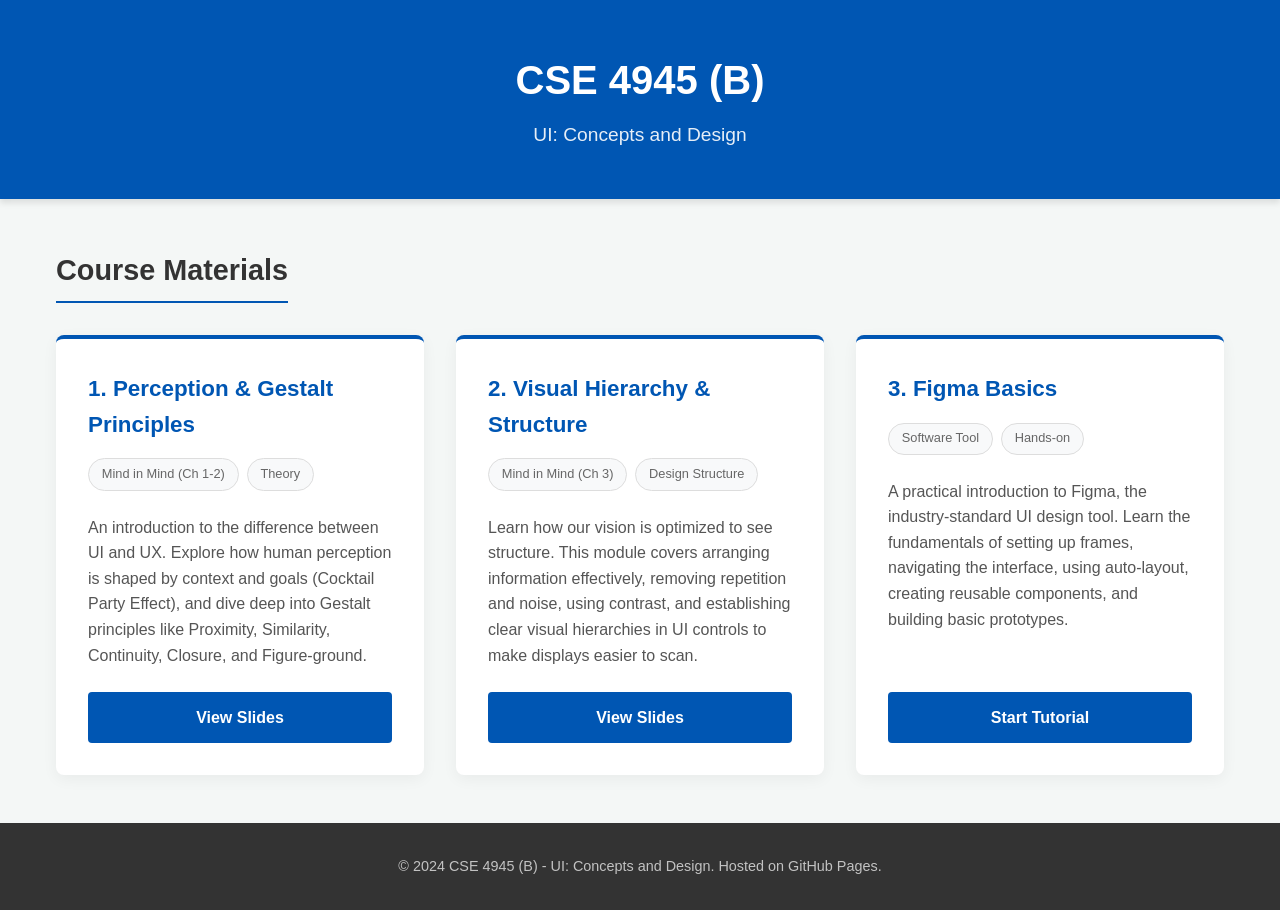
==== index.html @ 0b35d2a1 "Create index.html for course UI design This HTML file includes the structure and styling for a cours" ====
<!DOCTYPE html>
<html lang="en">
<head>
    <meta charset="UTF-8">
    <meta name="viewport" content="width=device-width, initial-scale=1.0">
    <title>CSE 4945 (B) : UI Concepts and Design</title>
    <style>
        :root {
            --primary-color: #0056b3;
            --secondary-color: #f8f9fa;
            --text-color: #333;
            --card-bg: #ffffff;
            --hover-color: #004494;
        }

        * {
            box-sizing: border-box;
            margin: 0;
            padding: 0;
        }

        body {
            font-family: -apple-system, BlinkMacSystemFont, "Segoe UI", Roboto, Helvetica, Arial, sans-serif;
            background-color: #f4f7f6;
            color: var(--text-color);
            line-height: 1.6;
        }

        header {
            background-color: var(--primary-color);
            color: white;
            padding: 3rem 1rem;
            text-align: center;
            box-shadow: 0 4px 6px rgba(0,0,0,0.1);
        }

        header h1 {
            font-size: 2.5rem;
            margin-bottom: 0.5rem;
        }

        header p {
            font-size: 1.2rem;
            opacity: 0.9;
        }

        .container {
            max-width: 1200px;
            margin: 0 auto;
            padding: 3rem 1rem;
        }

        .section-title {
            margin-bottom: 2rem;
            font-size: 1.8rem;
            color: var(--text-color);
            border-bottom: 2px solid var(--primary-color);
            display: inline-block;
            padding-bottom: 0.5rem;
        }

        .grid {
            display: grid;
            grid-template-columns: repeat(auto-fit, minmax(300px, 1fr));
            gap: 2rem;
        }

        .card {
            background-color: var(--card-bg);
            border-radius: 8px;
            padding: 2rem;
            box-shadow: 0 4px 15px rgba(0,0,0,0.05);
            transition: transform 0.3s ease, box-shadow 0.3s ease;
            display: flex;
            flex-direction: column;
            border-top: 4px solid var(--primary-color);
        }

        .card:hover {
            transform: translateY(-5px);
            box-shadow: 0 8px 20px rgba(0,0,0,0.1);
        }

        .card h2 {
            font-size: 1.4rem;
            margin-bottom: 1rem;
            color: var(--primary-color);
        }

        .card p {
            margin-bottom: 1.5rem;
            color: #555;
            flex-grow: 1;
        }

        .tag-list {
            list-style: none;
            display: flex;
            flex-wrap: wrap;
            gap: 0.5rem;
            margin-bottom: 1.5rem;
        }

        .tag-list li {
            background-color: var(--secondary-color);
            color: #666;
            font-size: 0.8rem;
            padding: 0.3rem 0.8rem;
            border-radius: 20px;
            border: 1px solid #ddd;
        }

        .btn {
            display: inline-block;
            text-decoration: none;
            background-color: var(--primary-color);
            color: white;
            padding: 0.8rem 1.5rem;
            border-radius: 4px;
            font-weight: 600;
            text-align: center;
            transition: background-color 0.3s ease;
        }

        .btn:hover {
            background-color: var(--hover-color);
        }

        footer {
            text-align: center;
            padding: 2rem;
            background-color: #333;
            color: #fff;
            margin-top: auto;
        }

        footer p {
            font-size: 0.9rem;
            opacity: 0.7;
        }
    </style>
</head>
<body>

    <header>
        <h1>CSE 4945 (B)</h1>
        <p>UI: Concepts and Design</p>
    </header>

    <div class="container">
        <h2 class="section-title">Course Materials</h2>
        
        <div class="grid">
            
            <!-- Module 1: Mind in Mind (Chapters 1 & 2) -->
            <div class="card">
                <h2>1. Perception & Gestalt Principles</h2>
                <ul class="tag-list">
                    <li>Mind in Mind (Ch 1-2)</li>
                    <li>Theory</li>
                </ul>
                <p>An introduction to the difference between UI and UX. Explore how human perception is shaped by context and goals (Cocktail Party Effect), and dive deep into Gestalt principles like Proximity, Similarity, Continuity, Closure, and Figure-ground.</p>
                <!-- REPLACE 'lecture1.pdf' with the actual path to your first PDF file -->
                <a href="lecture1.pdf" class="btn" target="_blank">View Slides</a>
            </div>

            <!-- Module 2: Mind in Mind (Chapter 3) -->
            <div class="card">
                <h2>2. Visual Hierarchy & Structure</h2>
                <ul class="tag-list">
                    <li>Mind in Mind (Ch 3)</li>
                    <li>Design Structure</li>
                </ul>
                <p>Learn how our vision is optimized to see structure. This module covers arranging information effectively, removing repetition and noise, using contrast, and establishing clear visual hierarchies in UI controls to make displays easier to scan.</p>
                <!-- REPLACE 'lecture2.pdf' with the actual path to your second PDF file -->
                <a href="lecture2.pdf" class="btn" target="_blank">View Slides</a>
            </div>

            <!-- Module 3: Figma Basics -->
            <div class="card">
                <h2>3. Figma Basics</h2>
                <ul class="tag-list">
                    <li>Software Tool</li>
                    <li>Hands-on</li>
                </ul>
                <p>A practical introduction to Figma, the industry-standard UI design tool. Learn the fundamentals of setting up frames, navigating the interface, using auto-layout, creating reusable components, and building basic prototypes.</p>
                <!-- REPLACE '#' with the actual link to your Figma resource or slide deck -->
                <a href="#" class="btn" target="_blank">Start Tutorial</a>
            </div>

        </div>
    </div>

    <footer>
        <p>&copy; 2024 CSE 4945 (B) - UI: Concepts and Design. Hosted on GitHub Pages.</p>
    </footer>

</body>
</html>
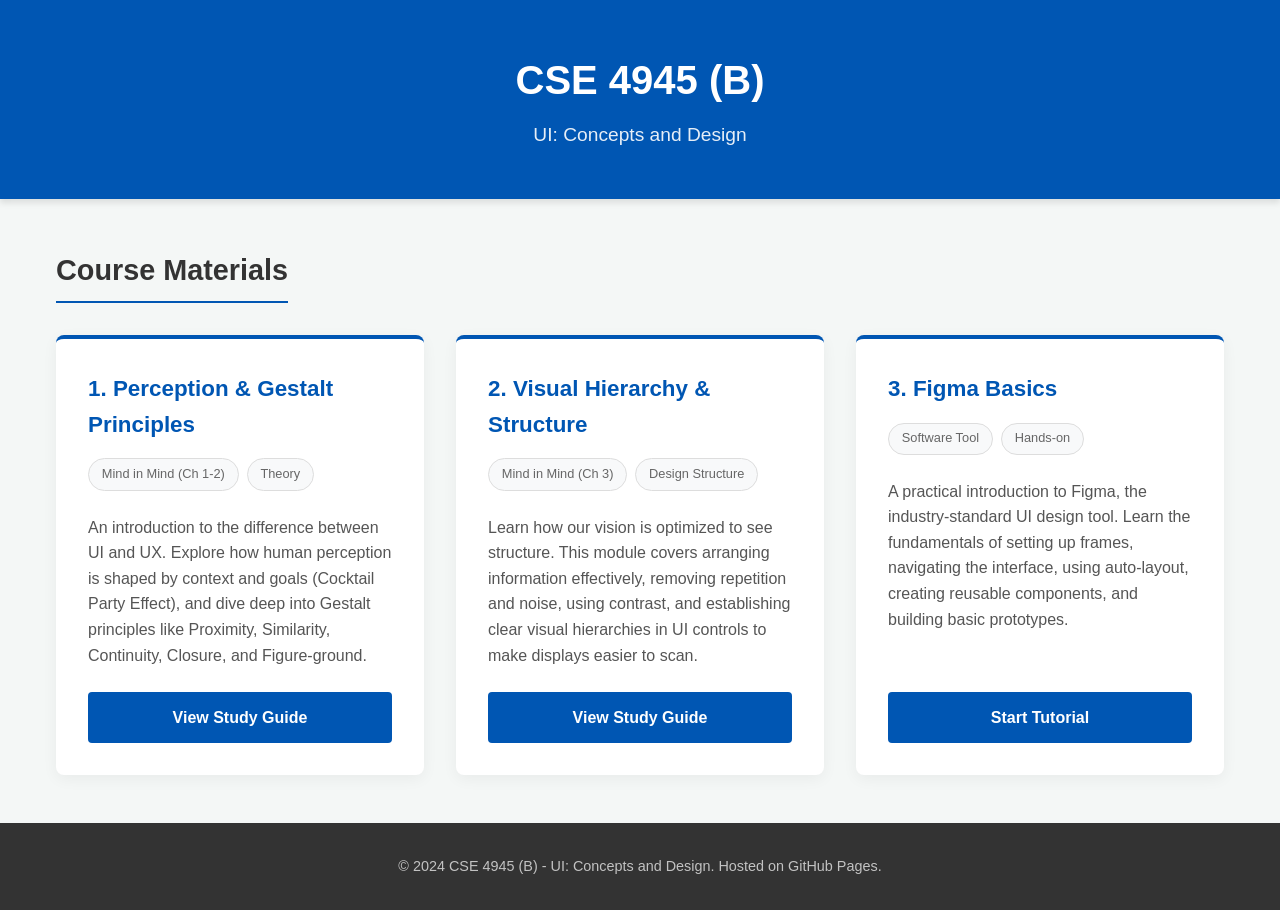
==== commit 6b0f4a42: "Replace PDF links with study guide links" ====
--- a/index.html
+++ b/index.html
@@ -161,7 +161,7 @@
                 </ul>
                 <p>An introduction to the difference between UI and UX. Explore how human perception is shaped by context and goals (Cocktail Party Effect), and dive deep into Gestalt principles like Proximity, Similarity, Continuity, Closure, and Figure-ground.</p>
                 <!-- REPLACE 'lecture1.pdf' with the actual path to your first PDF file -->
-                <a href="lecture1.pdf" class="btn" target="_blank">View Slides</a>
+                <a href="lecture1-guide.html" class="btn">View Study Guide</a>
             </div>
 
             <!-- Module 2: Mind in Mind (Chapter 3) -->
@@ -173,7 +173,7 @@
                 </ul>
                 <p>Learn how our vision is optimized to see structure. This module covers arranging information effectively, removing repetition and noise, using contrast, and establishing clear visual hierarchies in UI controls to make displays easier to scan.</p>
                 <!-- REPLACE 'lecture2.pdf' with the actual path to your second PDF file -->
-                <a href="lecture2.pdf" class="btn" target="_blank">View Slides</a>
+                <a href="lecture2-guide.html" class="btn">View Study Guide</a>
             </div>
 
             <!-- Module 3: Figma Basics -->
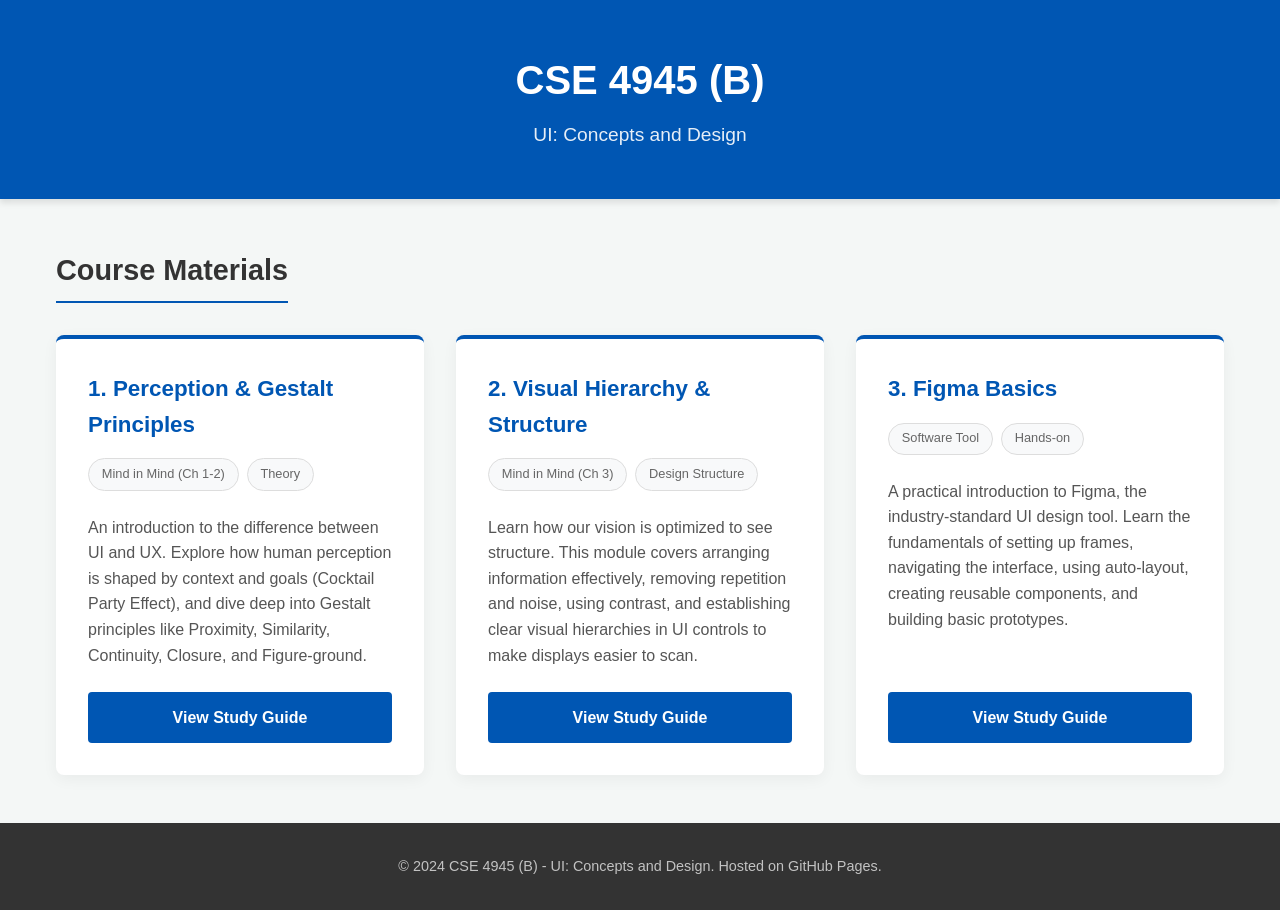
==== commit ea071e64: "Update link to Figma resource in index.html" ====
--- a/index.html
+++ b/index.html
@@ -185,7 +185,7 @@
                 </ul>
                 <p>A practical introduction to Figma, the industry-standard UI design tool. Learn the fundamentals of setting up frames, navigating the interface, using auto-layout, creating reusable components, and building basic prototypes.</p>
                 <!-- REPLACE '#' with the actual link to your Figma resource or slide deck -->
-                <a href="#" class="btn" target="_blank">Start Tutorial</a>
+                <a href="figma-guide.html" class="btn">View Study Guide</a>
             </div>
 
         </div>
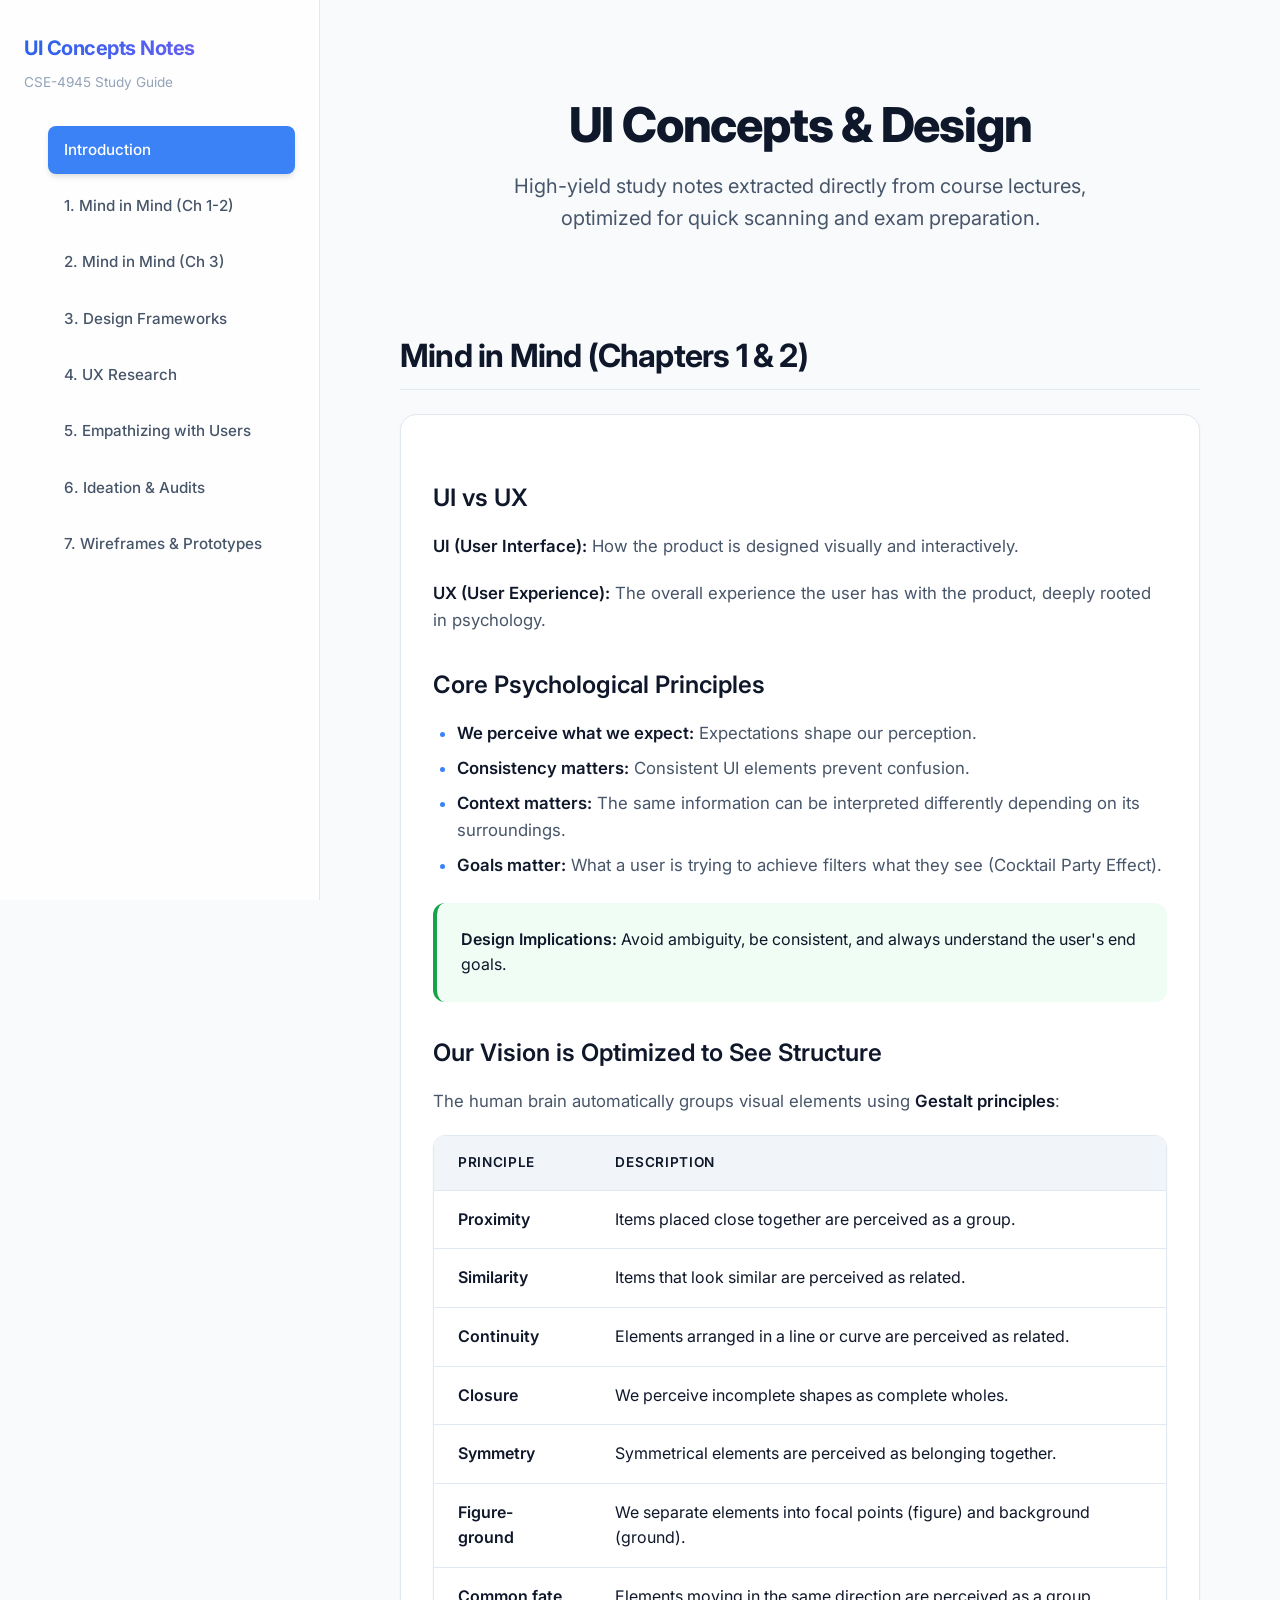
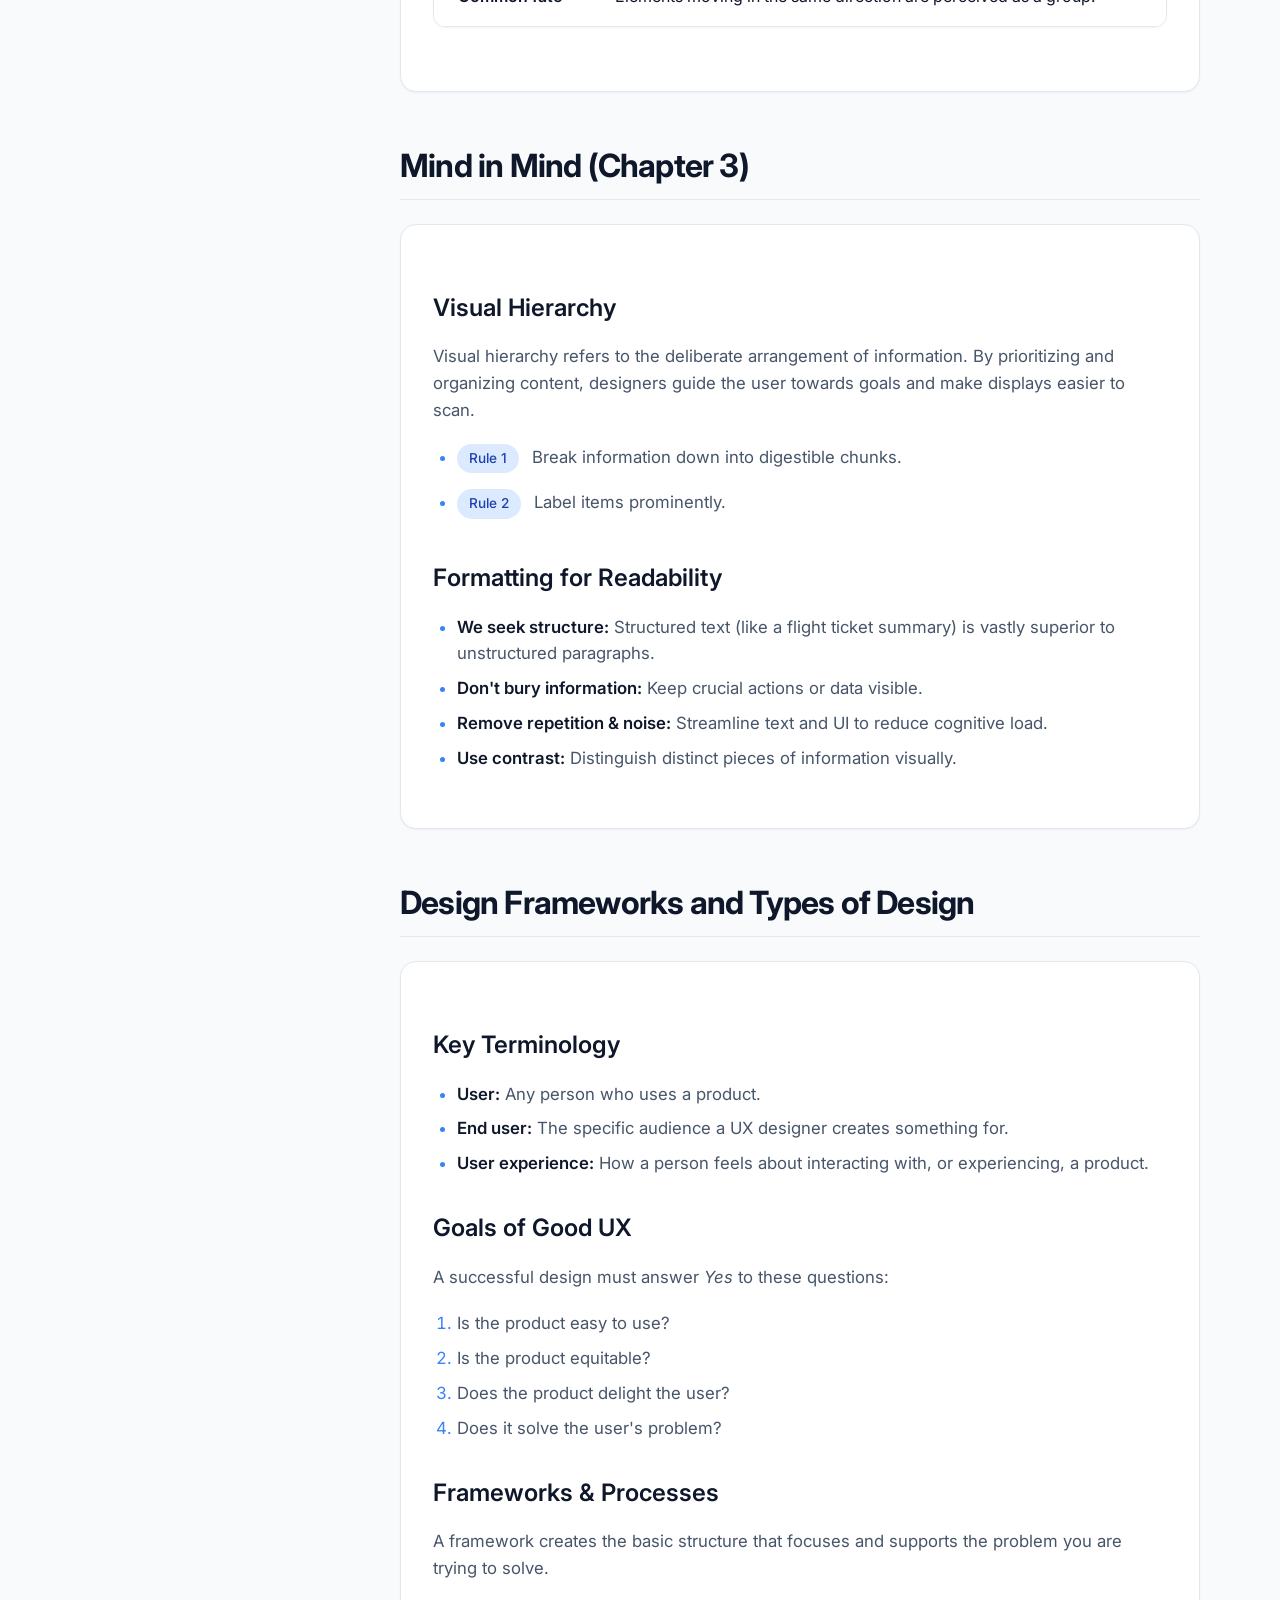
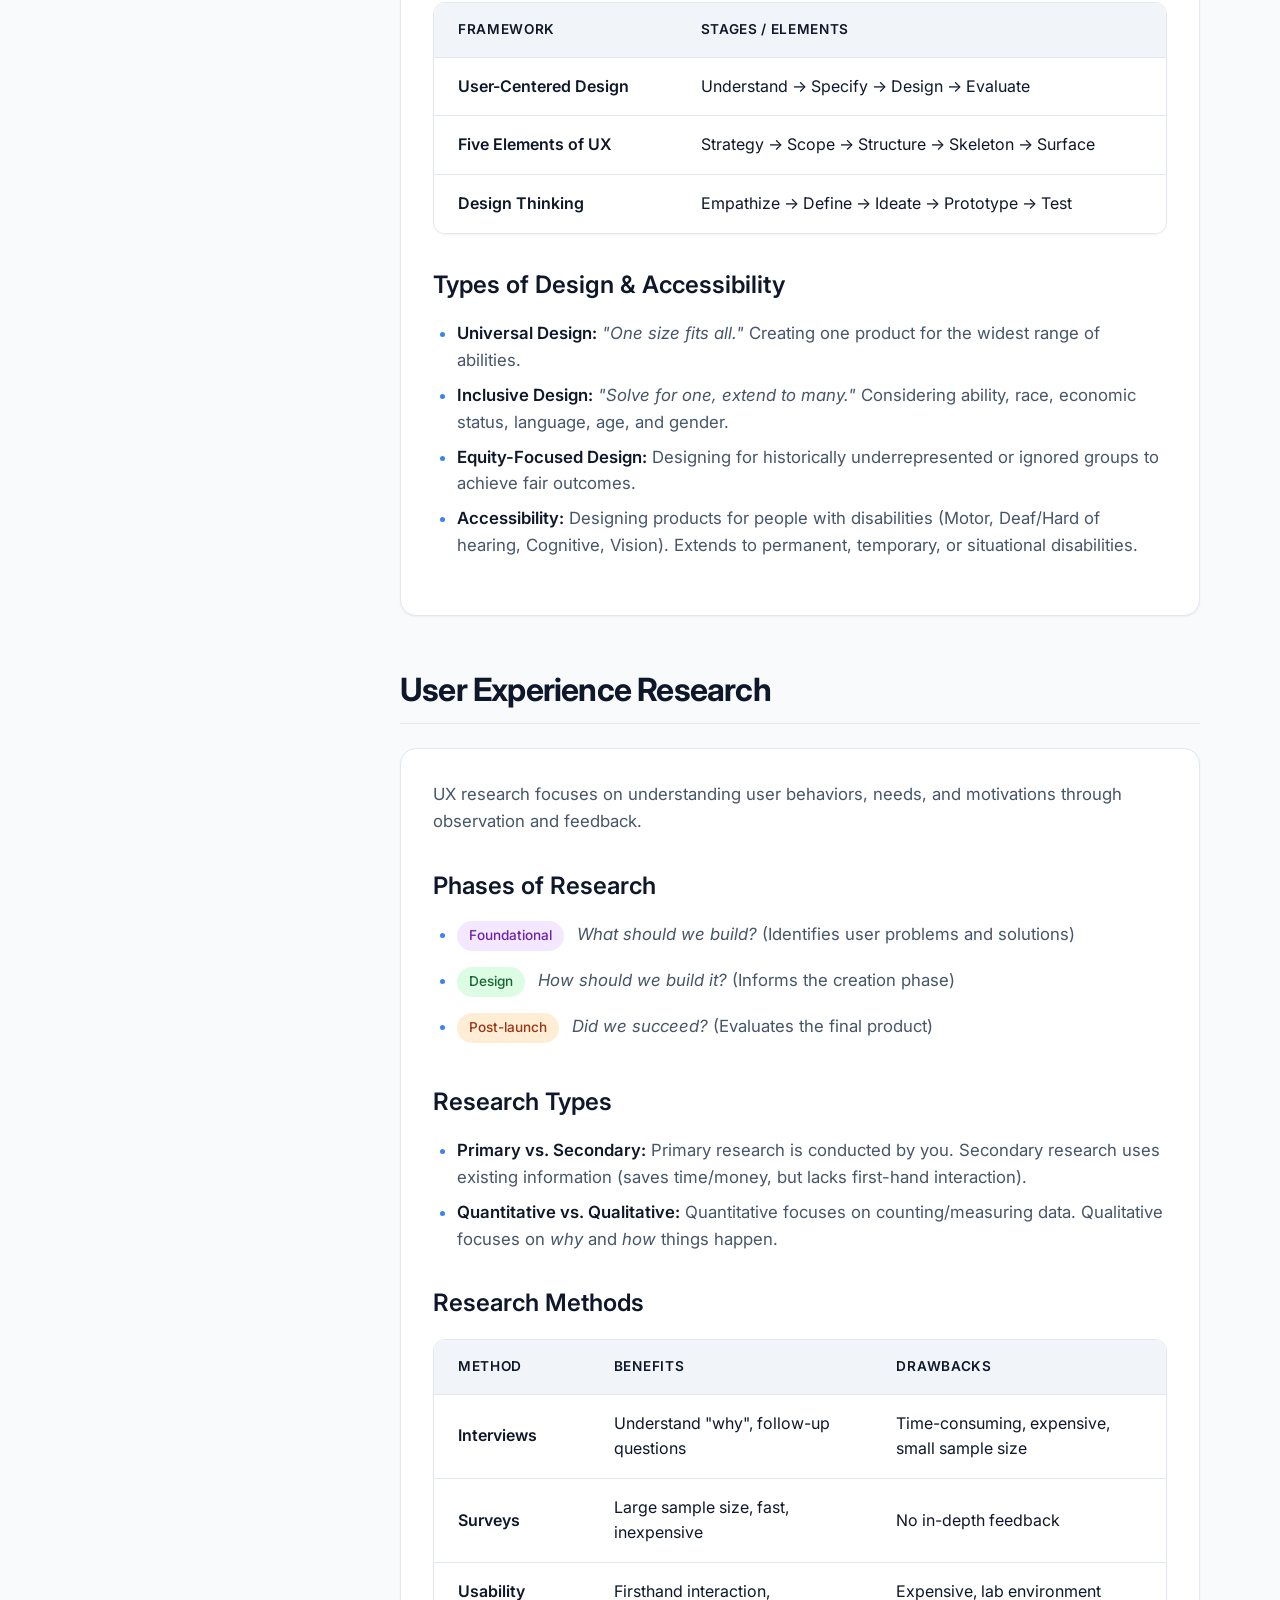
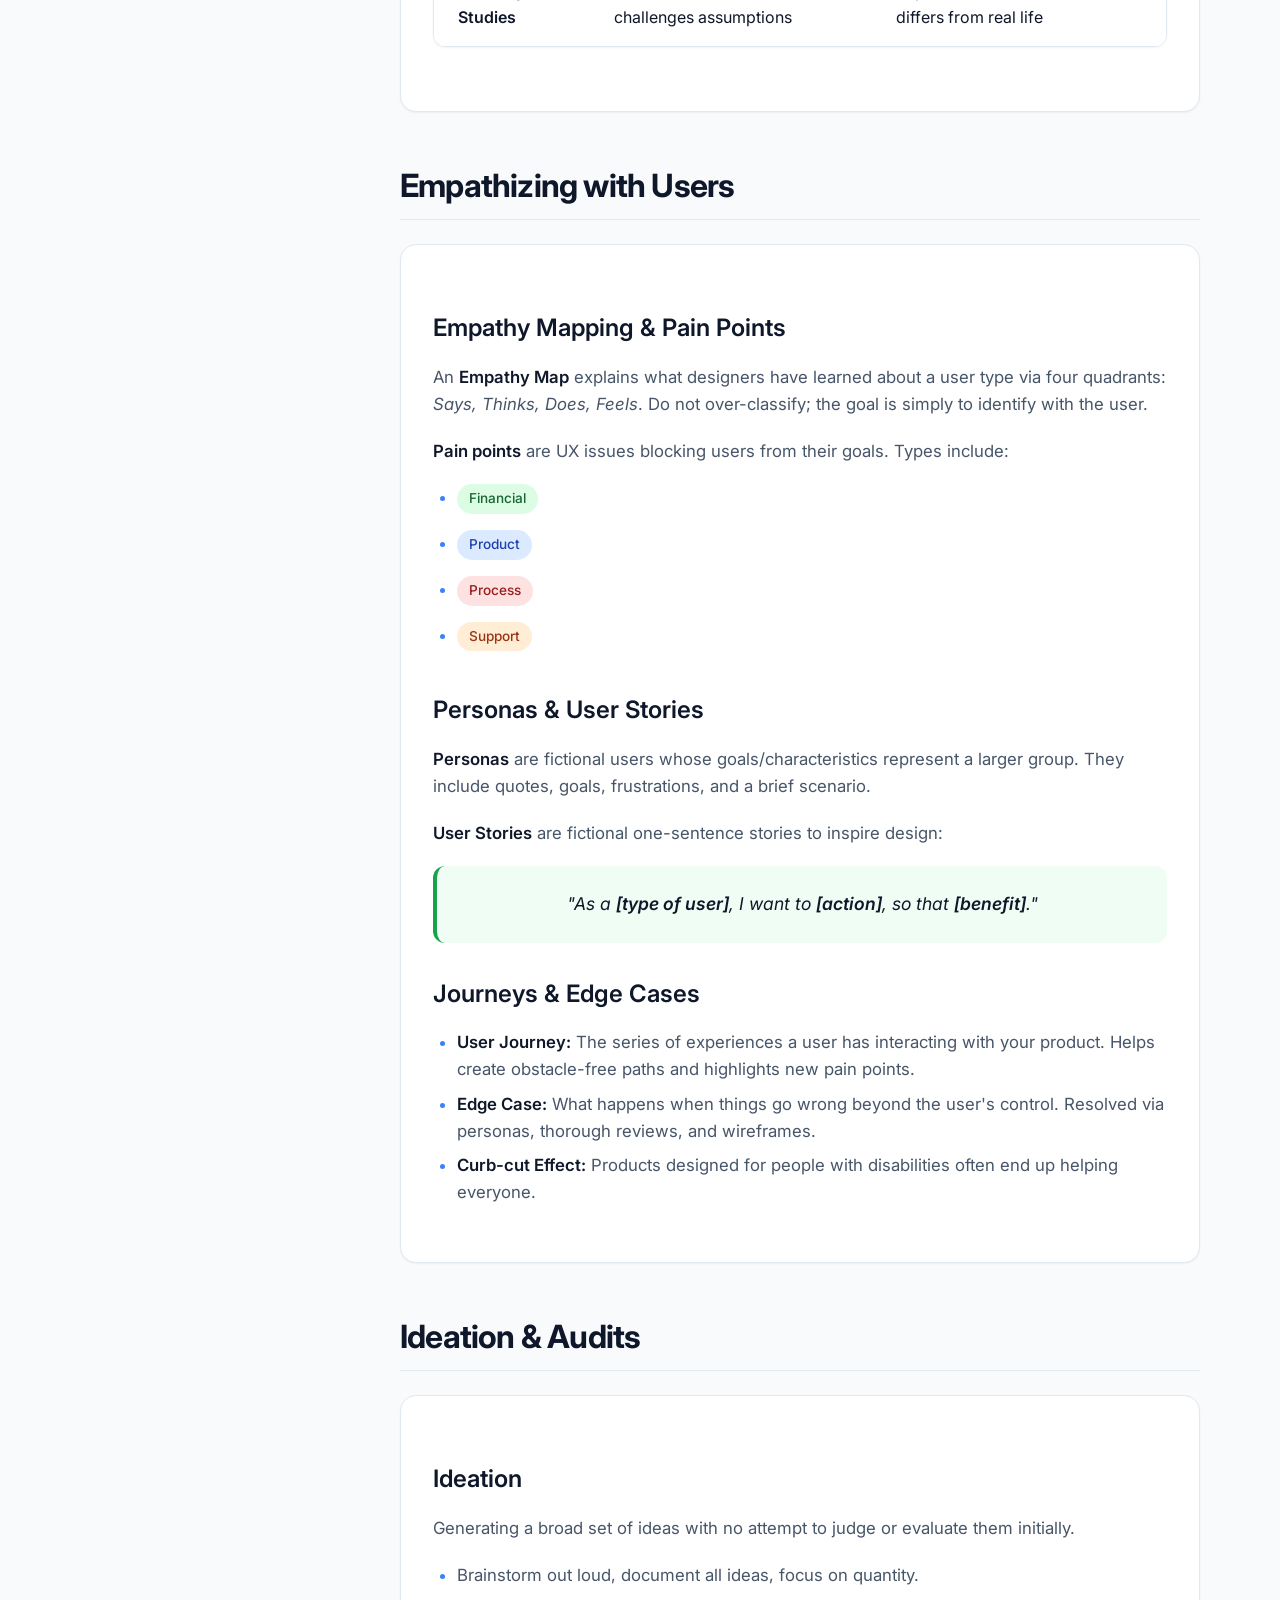
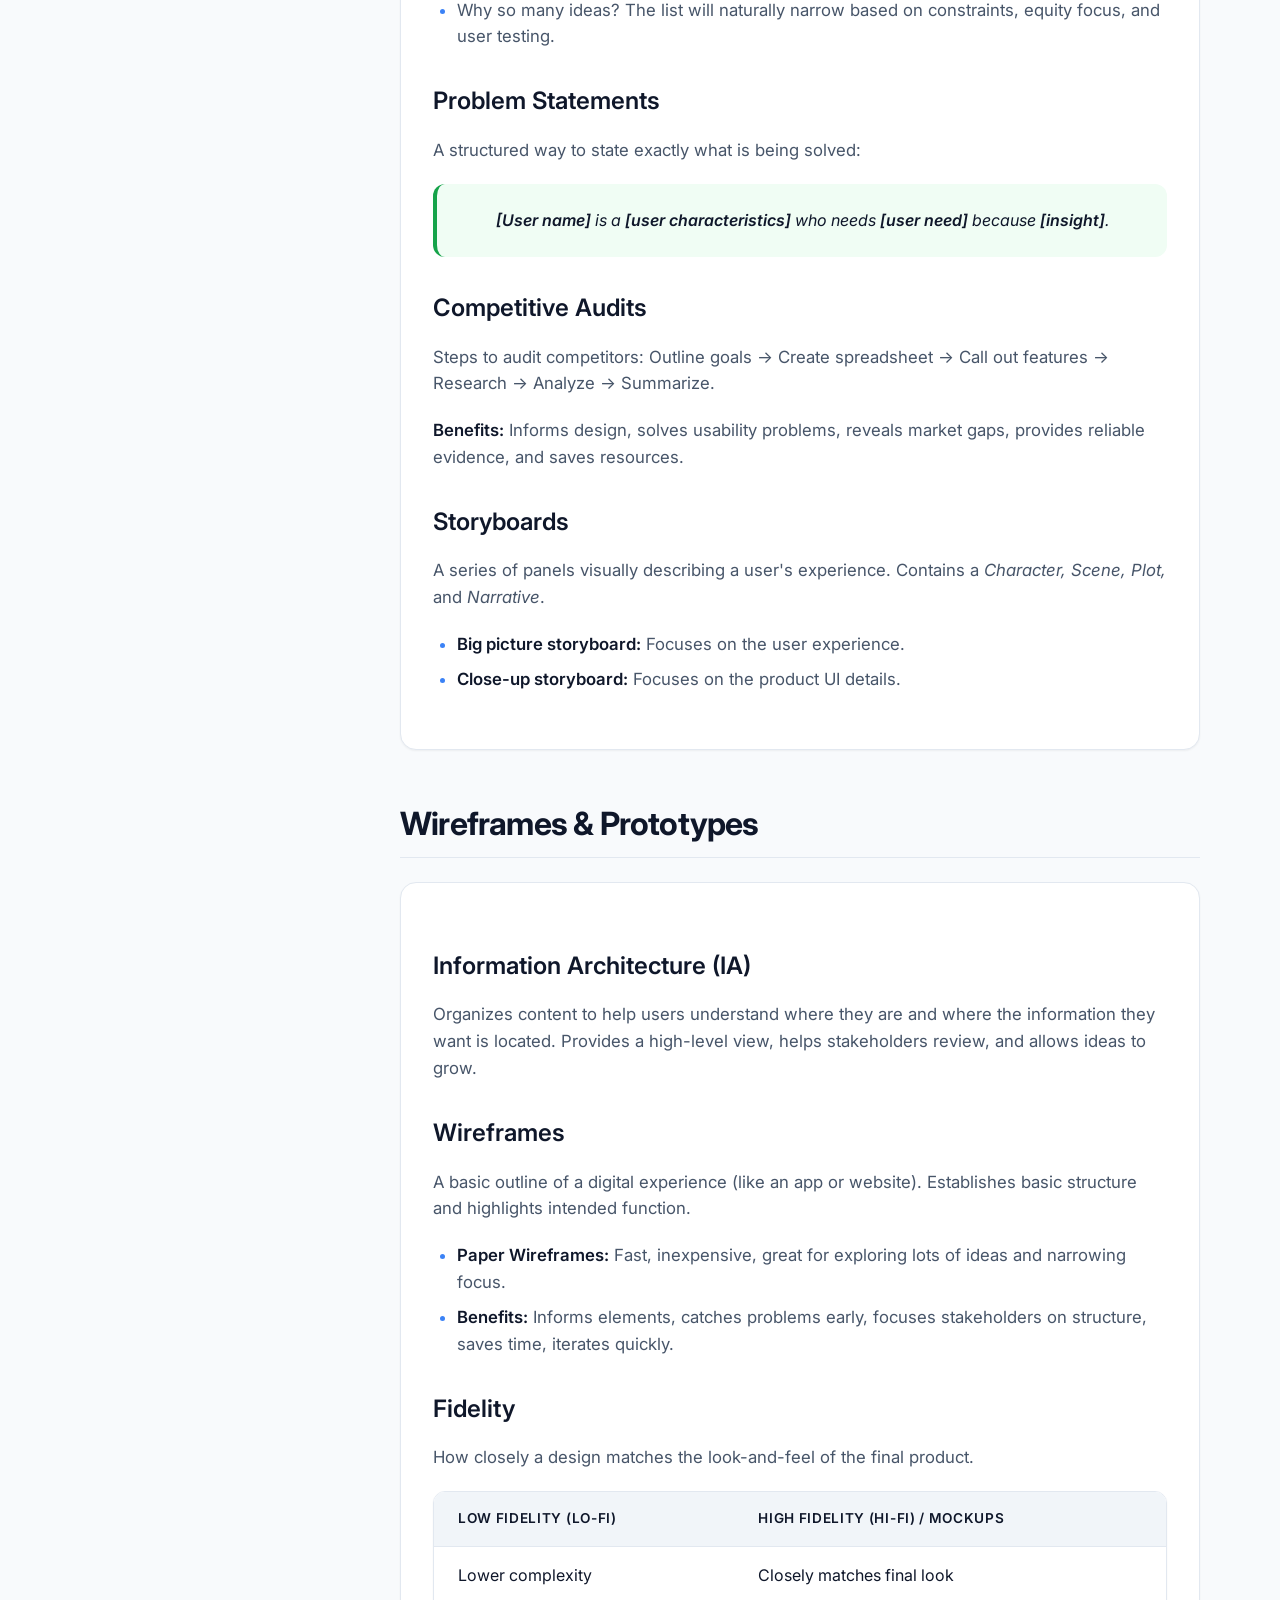
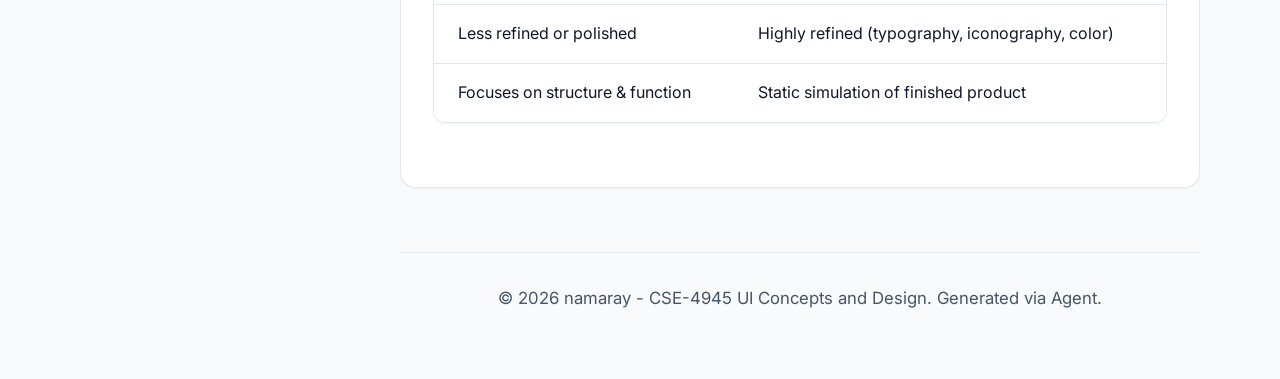
==== commit e0c456c4: "feat: design new static site and add study notes" ====
--- a/index.html
+++ b/index.html
@@ -3,197 +3,371 @@
 <head>
     <meta charset="UTF-8">
     <meta name="viewport" content="width=device-width, initial-scale=1.0">
-    <title>CSE 4945 (B) : UI Concepts and Design</title>
-    <style>
-        :root {
-            --primary-color: #0056b3;
-            --secondary-color: #f8f9fa;
-            --text-color: #333;
-            --card-bg: #ffffff;
-            --hover-color: #004494;
-        }
-
-        * {
-            box-sizing: border-box;
-            margin: 0;
-            padding: 0;
-        }
-
-        body {
-            font-family: -apple-system, BlinkMacSystemFont, "Segoe UI", Roboto, Helvetica, Arial, sans-serif;
-            background-color: #f4f7f6;
-            color: var(--text-color);
-            line-height: 1.6;
-        }
-
-        header {
-            background-color: var(--primary-color);
-            color: white;
-            padding: 3rem 1rem;
-            text-align: center;
-            box-shadow: 0 4px 6px rgba(0,0,0,0.1);
-        }
-
-        header h1 {
-            font-size: 2.5rem;
-            margin-bottom: 0.5rem;
-        }
-
-        header p {
-            font-size: 1.2rem;
-            opacity: 0.9;
-        }
-
-        .container {
-            max-width: 1200px;
-            margin: 0 auto;
-            padding: 3rem 1rem;
-        }
-
-        .section-title {
-            margin-bottom: 2rem;
-            font-size: 1.8rem;
-            color: var(--text-color);
-            border-bottom: 2px solid var(--primary-color);
-            display: inline-block;
-            padding-bottom: 0.5rem;
-        }
-
-        .grid {
-            display: grid;
-            grid-template-columns: repeat(auto-fit, minmax(300px, 1fr));
-            gap: 2rem;
-        }
-
-        .card {
-            background-color: var(--card-bg);
-            border-radius: 8px;
-            padding: 2rem;
-            box-shadow: 0 4px 15px rgba(0,0,0,0.05);
-            transition: transform 0.3s ease, box-shadow 0.3s ease;
-            display: flex;
-            flex-direction: column;
-            border-top: 4px solid var(--primary-color);
-        }
-
-        .card:hover {
-            transform: translateY(-5px);
-            box-shadow: 0 8px 20px rgba(0,0,0,0.1);
-        }
-
-        .card h2 {
-            font-size: 1.4rem;
-            margin-bottom: 1rem;
-            color: var(--primary-color);
-        }
-
-        .card p {
-            margin-bottom: 1.5rem;
-            color: #555;
-            flex-grow: 1;
-        }
-
-        .tag-list {
-            list-style: none;
-            display: flex;
-            flex-wrap: wrap;
-            gap: 0.5rem;
-            margin-bottom: 1.5rem;
-        }
-
-        .tag-list li {
-            background-color: var(--secondary-color);
-            color: #666;
-            font-size: 0.8rem;
-            padding: 0.3rem 0.8rem;
-            border-radius: 20px;
-            border: 1px solid #ddd;
-        }
-
-        .btn {
-            display: inline-block;
-            text-decoration: none;
-            background-color: var(--primary-color);
-            color: white;
-            padding: 0.8rem 1.5rem;
-            border-radius: 4px;
-            font-weight: 600;
-            text-align: center;
-            transition: background-color 0.3s ease;
-        }
-
-        .btn:hover {
-            background-color: var(--hover-color);
-        }
-
-        footer {
-            text-align: center;
-            padding: 2rem;
-            background-color: #333;
-            color: #fff;
-            margin-top: auto;
-        }
-
-        footer p {
-            font-size: 0.9rem;
-            opacity: 0.7;
-        }
-    </style>
+    <title>UI Concepts and Design - Study Notes</title>
+    <meta name="description" content="A comprehensive collection of study notes for CSE-4945 UI Concepts and Design.">
+    <link rel="stylesheet" href="styles.css">
 </head>
 <body>
-
-    <header>
-        <h1>CSE 4945 (B)</h1>
-        <p>UI: Concepts and Design</p>
-    </header>
-
-    <div class="container">
-        <h2 class="section-title">Course Materials</h2>
-        
-        <div class="grid">
-            
-            <!-- Module 1: Mind in Mind (Chapters 1 & 2) -->
-            <div class="card">
-                <h2>1. Perception & Gestalt Principles</h2>
-                <ul class="tag-list">
-                    <li>Mind in Mind (Ch 1-2)</li>
-                    <li>Theory</li>
+    <button class="mobile-toggle" id="mobile-toggle" aria-label="Toggle navigation">
+        <svg width="24" height="24" viewBox="0 0 24 24" fill="none" stroke="currentColor" stroke-width="2" stroke-linecap="round" stroke-linejoin="round">
+            <line x1="3" y1="12" x2="21" y2="12"></line>
+            <line x1="3" y1="6" x2="21" y2="6"></line>
+            <line x1="3" y1="18" x2="21" y2="18"></line>
+        </svg>
+    </button>
+
+    <div class="app-container">
+        <aside class="sidebar" id="sidebar">
+            <div class="sidebar-header">
+                <div class="sidebar-title">UI Concepts Notes</div>
+                <p style="font-size: 0.85rem; margin-top: 0.5rem; color: var(--text-tertiary);">CSE-4945 Study Guide</p>
+            </div>
+            <nav>
+                <ul class="nav-list">
+                    <li class="nav-item"><a href="#intro" class="nav-link">Introduction</a></li>
+                    <li class="nav-item"><a href="#ch1" class="nav-link">1. Mind in Mind (Ch 1-2)</a></li>
+                    <li class="nav-item"><a href="#ch2" class="nav-link">2. Mind in Mind (Ch 3)</a></li>
+                    <li class="nav-item"><a href="#ch3" class="nav-link">3. Design Frameworks</a></li>
+                    <li class="nav-item"><a href="#ch4" class="nav-link">4. UX Research</a></li>
+                    <li class="nav-item"><a href="#ch5" class="nav-link">5. Empathizing with Users</a></li>
+                    <li class="nav-item"><a href="#ch6" class="nav-link">6. Ideation & Audits</a></li>
+                    <li class="nav-item"><a href="#ch7" class="nav-link">7. Wireframes & Prototypes</a></li>
                 </ul>
-                <p>An introduction to the difference between UI and UX. Explore how human perception is shaped by context and goals (Cocktail Party Effect), and dive deep into Gestalt principles like Proximity, Similarity, Continuity, Closure, and Figure-ground.</p>
-                <!-- REPLACE 'lecture1.pdf' with the actual path to your first PDF file -->
-                <a href="lecture1-guide.html" class="btn">View Study Guide</a>
+            </nav>
+        </aside>
+
+        <main class="main-content">
+            <div class="content-wrapper">
+                <section class="hero" id="intro">
+                    <h1>UI Concepts & Design</h1>
+                    <p>High-yield study notes extracted directly from course lectures, optimized for quick scanning and exam preparation.</p>
+                </section>
+
+                <h2 id="ch1">Mind in Mind (Chapters 1 & 2)</h2>
+                <div class="card">
+                    <h3>UI vs UX</h3>
+                    <p><strong>UI (User Interface):</strong> How the product is designed visually and interactively.</p>
+                    <p><strong>UX (User Experience):</strong> The overall experience the user has with the product, deeply rooted in psychology.</p>
+                    
+                    <h3>Core Psychological Principles</h3>
+                    <ul>
+                        <li><strong>We perceive what we expect:</strong> Expectations shape our perception.</li>
+                        <li><strong>Consistency matters:</strong> Consistent UI elements prevent confusion.</li>
+                        <li><strong>Context matters:</strong> The same information can be interpreted differently depending on its surroundings.</li>
+                        <li><strong>Goals matter:</strong> What a user is trying to achieve filters what they see (Cocktail Party Effect).</li>
+                    </ul>
+                    
+                    <div class="callout">
+                        <strong>Design Implications:</strong> Avoid ambiguity, be consistent, and always understand the user's end goals.
+                    </div>
+
+                    <h3>Our Vision is Optimized to See Structure</h3>
+                    <p>The human brain automatically groups visual elements using <strong>Gestalt principles</strong>:</p>
+                    <div class="table-container">
+                        <table>
+                            <thead>
+                                <tr>
+                                    <th>Principle</th>
+                                    <th>Description</th>
+                                </tr>
+                            </thead>
+                            <tbody>
+                                <tr>
+                                    <td><strong>Proximity</strong></td>
+                                    <td>Items placed close together are perceived as a group.</td>
+                                </tr>
+                                <tr>
+                                    <td><strong>Similarity</strong></td>
+                                    <td>Items that look similar are perceived as related.</td>
+                                </tr>
+                                <tr>
+                                    <td><strong>Continuity</strong></td>
+                                    <td>Elements arranged in a line or curve are perceived as related.</td>
+                                </tr>
+                                <tr>
+                                    <td><strong>Closure</strong></td>
+                                    <td>We perceive incomplete shapes as complete wholes.</td>
+                                </tr>
+                                <tr>
+                                    <td><strong>Symmetry</strong></td>
+                                    <td>Symmetrical elements are perceived as belonging together.</td>
+                                </tr>
+                                <tr>
+                                    <td><strong>Figure-ground</strong></td>
+                                    <td>We separate elements into focal points (figure) and background (ground).</td>
+                                </tr>
+                                <tr>
+                                    <td><strong>Common fate</strong></td>
+                                    <td>Elements moving in the same direction are perceived as a group.</td>
+                                </tr>
+                            </tbody>
+                        </table>
+                    </div>
+                </div>
+
+                <h2 id="ch2">Mind in Mind (Chapter 3)</h2>
+                <div class="card">
+                    <h3>Visual Hierarchy</h3>
+                    <p>Visual hierarchy refers to the deliberate arrangement of information. By prioritizing and organizing content, designers guide the user towards goals and make displays easier to scan.</p>
+                    
+                    <ul>
+                        <li><span class="badge blue">Rule 1</span> Break information down into digestible chunks.</li>
+                        <li><span class="badge blue">Rule 2</span> Label items prominently.</li>
+                    </ul>
+
+                    <h3>Formatting for Readability</h3>
+                    <ul>
+                        <li><strong>We seek structure:</strong> Structured text (like a flight ticket summary) is vastly superior to unstructured paragraphs.</li>
+                        <li><strong>Don't bury information:</strong> Keep crucial actions or data visible.</li>
+                        <li><strong>Remove repetition & noise:</strong> Streamline text and UI to reduce cognitive load.</li>
+                        <li><strong>Use contrast:</strong> Distinguish distinct pieces of information visually.</li>
+                    </ul>
+                </div>
+
+                <h2 id="ch3">Design Frameworks and Types of Design</h2>
+                <div class="card">
+                    <h3>Key Terminology</h3>
+                    <ul>
+                        <li><strong>User:</strong> Any person who uses a product.</li>
+                        <li><strong>End user:</strong> The specific audience a UX designer creates something for.</li>
+                        <li><strong>User experience:</strong> How a person feels about interacting with, or experiencing, a product.</li>
+                    </ul>
+
+                    <h3>Goals of Good UX</h3>
+                    <p>A successful design must answer <em>Yes</em> to these questions:</p>
+                    <ol>
+                        <li>Is the product easy to use?</li>
+                        <li>Is the product equitable?</li>
+                        <li>Does the product delight the user?</li>
+                        <li>Does it solve the user's problem?</li>
+                    </ol>
+
+                    <h3>Frameworks & Processes</h3>
+                    <p>A framework creates the basic structure that focuses and supports the problem you are trying to solve.</p>
+                    
+                    <div class="table-container">
+                        <table>
+                            <thead>
+                                <tr>
+                                    <th>Framework</th>
+                                    <th>Stages / Elements</th>
+                                </tr>
+                            </thead>
+                            <tbody>
+                                <tr>
+                                    <td><strong>User-Centered Design</strong></td>
+                                    <td>Understand &rarr; Specify &rarr; Design &rarr; Evaluate</td>
+                                </tr>
+                                <tr>
+                                    <td><strong>Five Elements of UX</strong></td>
+                                    <td>Strategy &rarr; Scope &rarr; Structure &rarr; Skeleton &rarr; Surface</td>
+                                </tr>
+                                <tr>
+                                    <td><strong>Design Thinking</strong></td>
+                                    <td>Empathize &rarr; Define &rarr; Ideate &rarr; Prototype &rarr; Test</td>
+                                </tr>
+                            </tbody>
+                        </table>
+                    </div>
+
+                    <h3>Types of Design & Accessibility</h3>
+                    <ul>
+                        <li><strong>Universal Design:</strong> <em>"One size fits all."</em> Creating one product for the widest range of abilities.</li>
+                        <li><strong>Inclusive Design:</strong> <em>"Solve for one, extend to many."</em> Considering ability, race, economic status, language, age, and gender.</li>
+                        <li><strong>Equity-Focused Design:</strong> Designing for historically underrepresented or ignored groups to achieve fair outcomes.</li>
+                        <li><strong>Accessibility:</strong> Designing products for people with disabilities (Motor, Deaf/Hard of hearing, Cognitive, Vision). Extends to permanent, temporary, or situational disabilities.</li>
+                    </ul>
+                </div>
+
+                <h2 id="ch4">User Experience Research</h2>
+                <div class="card">
+                    <p>UX research focuses on understanding user behaviors, needs, and motivations through observation and feedback.</p>
+
+                    <h3>Phases of Research</h3>
+                    <ul>
+                        <li><span class="badge purple">Foundational</span> <em>What should we build?</em> (Identifies user problems and solutions)</li>
+                        <li><span class="badge green">Design</span> <em>How should we build it?</em> (Informs the creation phase)</li>
+                        <li><span class="badge orange">Post-launch</span> <em>Did we succeed?</em> (Evaluates the final product)</li>
+                    </ul>
+
+                    <h3>Research Types</h3>
+                    <ul>
+                        <li><strong>Primary vs. Secondary:</strong> Primary research is conducted by you. Secondary research uses existing information (saves time/money, but lacks first-hand interaction).</li>
+                        <li><strong>Quantitative vs. Qualitative:</strong> Quantitative focuses on counting/measuring data. Qualitative focuses on <em>why</em> and <em>how</em> things happen.</li>
+                    </ul>
+
+                    <h3>Research Methods</h3>
+                    <div class="table-container">
+                        <table>
+                            <thead>
+                                <tr>
+                                    <th>Method</th>
+                                    <th>Benefits</th>
+                                    <th>Drawbacks</th>
+                                </tr>
+                            </thead>
+                            <tbody>
+                                <tr>
+                                    <td><strong>Interviews</strong></td>
+                                    <td>Understand "why", follow-up questions</td>
+                                    <td>Time-consuming, expensive, small sample size</td>
+                                </tr>
+                                <tr>
+                                    <td><strong>Surveys</strong></td>
+                                    <td>Large sample size, fast, inexpensive</td>
+                                    <td>No in-depth feedback</td>
+                                </tr>
+                                <tr>
+                                    <td><strong>Usability Studies</strong></td>
+                                    <td>Firsthand interaction, challenges assumptions</td>
+                                    <td>Expensive, lab environment differs from real life</td>
+                                </tr>
+                            </tbody>
+                        </table>
+                    </div>
+                </div>
+
+                <h2 id="ch5">Empathizing with Users</h2>
+                <div class="card">
+                    <h3>Empathy Mapping & Pain Points</h3>
+                    <p>An <strong>Empathy Map</strong> explains what designers have learned about a user type via four quadrants: <em>Says, Thinks, Does, Feels</em>. Do not over-classify; the goal is simply to identify with the user.</p>
+                    <p><strong>Pain points</strong> are UX issues blocking users from their goals. Types include:</p>
+                    <ul>
+                        <li><span class="badge green">Financial</span></li>
+                        <li><span class="badge blue">Product</span></li>
+                        <li><span class="badge red">Process</span></li>
+                        <li><span class="badge orange">Support</span></li>
+                    </ul>
+
+                    <h3>Personas & User Stories</h3>
+                    <p><strong>Personas</strong> are fictional users whose goals/characteristics represent a larger group. They include quotes, goals, frustrations, and a brief scenario.</p>
+                    <p><strong>User Stories</strong> are fictional one-sentence stories to inspire design:</p>
+                    <div class="callout" style="text-align: center; font-size: 1.1rem;">
+                        <em>"As a <strong>[type of user]</strong>, I want to <strong>[action]</strong>, so that <strong>[benefit]</strong>."</em>
+                    </div>
+
+                    <h3>Journeys & Edge Cases</h3>
+                    <ul>
+                        <li><strong>User Journey:</strong> The series of experiences a user has interacting with your product. Helps create obstacle-free paths and highlights new pain points.</li>
+                        <li><strong>Edge Case:</strong> What happens when things go wrong beyond the user's control. Resolved via personas, thorough reviews, and wireframes.</li>
+                        <li><strong>Curb-cut Effect:</strong> Products designed for people with disabilities often end up helping everyone.</li>
+                    </ul>
+                </div>
+
+                <h2 id="ch6">Ideation & Audits</h2>
+                <div class="card">
+                    <h3>Ideation</h3>
+                    <p>Generating a broad set of ideas with no attempt to judge or evaluate them initially.</p>
+                    <ul>
+                        <li>Brainstorm out loud, document all ideas, focus on quantity.</li>
+                        <li>Why so many ideas? The list will naturally narrow based on constraints, equity focus, and user testing.</li>
+                    </ul>
+
+                    <h3>Problem Statements</h3>
+                    <p>A structured way to state exactly what is being solved:</p>
+                    <div class="callout" style="text-align: center;">
+                        <em><strong>[User name]</strong> is a <strong>[user characteristics]</strong> who needs <strong>[user need]</strong> because <strong>[insight]</strong>.</em>
+                    </div>
+
+                    <h3>Competitive Audits</h3>
+                    <p>Steps to audit competitors: Outline goals &rarr; Create spreadsheet &rarr; Call out features &rarr; Research &rarr; Analyze &rarr; Summarize.</p>
+                    <p><strong>Benefits:</strong> Informs design, solves usability problems, reveals market gaps, provides reliable evidence, and saves resources.</p>
+
+                    <h3>Storyboards</h3>
+                    <p>A series of panels visually describing a user's experience. Contains a <em>Character, Scene, Plot,</em> and <em>Narrative</em>.</p>
+                    <ul>
+                        <li><strong>Big picture storyboard:</strong> Focuses on the user experience.</li>
+                        <li><strong>Close-up storyboard:</strong> Focuses on the product UI details.</li>
+                    </ul>
+                </div>
+
+                <h2 id="ch7">Wireframes & Prototypes</h2>
+                <div class="card">
+                    <h3>Information Architecture (IA)</h3>
+                    <p>Organizes content to help users understand where they are and where the information they want is located. Provides a high-level view, helps stakeholders review, and allows ideas to grow.</p>
+
+                    <h3>Wireframes</h3>
+                    <p>A basic outline of a digital experience (like an app or website). Establishes basic structure and highlights intended function.</p>
+                    <ul>
+                        <li><strong>Paper Wireframes:</strong> Fast, inexpensive, great for exploring lots of ideas and narrowing focus.</li>
+                        <li><strong>Benefits:</strong> Informs elements, catches problems early, focuses stakeholders on structure, saves time, iterates quickly.</li>
+                    </ul>
+
+                    <h3>Fidelity</h3>
+                    <p>How closely a design matches the look-and-feel of the final product.</p>
+                    <div class="table-container">
+                        <table>
+                            <thead>
+                                <tr>
+                                    <th>Low Fidelity (Lo-Fi)</th>
+                                    <th>High Fidelity (Hi-Fi) / Mockups</th>
+                                </tr>
+                            </thead>
+                            <tbody>
+                                <tr>
+                                    <td>Lower complexity</td>
+                                    <td>Closely matches final look</td>
+                                </tr>
+                                <tr>
+                                    <td>Less refined or polished</td>
+                                    <td>Highly refined (typography, iconography, color)</td>
+                                </tr>
+                                <tr>
+                                    <td>Focuses on structure & function</td>
+                                    <td>Static simulation of finished product</td>
+                                </tr>
+                            </tbody>
+                        </table>
+                    </div>
+                </div>
+
+                <footer>
+                    <p>&copy; 2026 namaray - CSE-4945 UI Concepts and Design. Generated via Agent.</p>
+                </footer>
             </div>
-
-            <!-- Module 2: Mind in Mind (Chapter 3) -->
-            <div class="card">
-                <h2>2. Visual Hierarchy & Structure</h2>
-                <ul class="tag-list">
-                    <li>Mind in Mind (Ch 3)</li>
-                    <li>Design Structure</li>
-                </ul>
-                <p>Learn how our vision is optimized to see structure. This module covers arranging information effectively, removing repetition and noise, using contrast, and establishing clear visual hierarchies in UI controls to make displays easier to scan.</p>
-                <!-- REPLACE 'lecture2.pdf' with the actual path to your second PDF file -->
-                <a href="lecture2-guide.html" class="btn">View Study Guide</a>
-            </div>
-
-            <!-- Module 3: Figma Basics -->
-            <div class="card">
-                <h2>3. Figma Basics</h2>
-                <ul class="tag-list">
-                    <li>Software Tool</li>
-                    <li>Hands-on</li>
-                </ul>
-                <p>A practical introduction to Figma, the industry-standard UI design tool. Learn the fundamentals of setting up frames, navigating the interface, using auto-layout, creating reusable components, and building basic prototypes.</p>
-                <!-- REPLACE '#' with the actual link to your Figma resource or slide deck -->
-                <a href="figma-guide.html" class="btn">View Study Guide</a>
-            </div>
-
-        </div>
+        </main>
     </div>
 
-    <footer>
-        <p>&copy; 2024 CSE 4945 (B) - UI: Concepts and Design. Hosted on GitHub Pages.</p>
-    </footer>
-
+    <script>
+        // Simple script to handle mobile sidebar toggle and active states
+        document.addEventListener('DOMContentLoaded', () => {
+            const toggle = document.getElementById('mobile-toggle');
+            const sidebar = document.getElementById('sidebar');
+            const links = document.querySelectorAll('.nav-link');
+            const sections = document.querySelectorAll('h2, .hero');
+
+            // Toggle sidebar
+            toggle.addEventListener('click', () => {
+                sidebar.classList.toggle('open');
+            });
+
+            // Close sidebar when clicking a link (mobile)
+            links.forEach(link => {
+                link.addEventListener('click', () => {
+                    if (window.innerWidth <= 768) {
+                        sidebar.classList.remove('open');
+                    }
+                });
+            });
+
+            // Scrollspy logic
+            window.addEventListener('scroll', () => {
+                let current = '';
+                sections.forEach(section => {
+                    const sectionTop = section.offsetTop;
+                    if (pageYOffset >= sectionTop - 100) {
+                        current = section.getAttribute('id');
+                    }
+                });
+
+                links.forEach(link => {
+                    link.classList.remove('active');
+                    if (link.getAttribute('href').includes(current)) {
+                        link.classList.add('active');
+                    }
+                });
+            });
+        });
+    </script>
 </body>
 </html>
--- a/styles.css
+++ b/styles.css
@@ -0,0 +1,327 @@
+@import url('https://fonts.googleapis.com/css2?family=Inter:wght@300;400;500;600;700&display=swap');
+
+:root {
+  --bg-primary: #f8fafc;
+  --bg-secondary: #ffffff;
+  --text-primary: #0f172a;
+  --text-secondary: #475569;
+  --text-tertiary: #94a3b8;
+  --accent-primary: #3b82f6;
+  --accent-secondary: #2563eb;
+  --border-color: #e2e8f0;
+  
+  --sidebar-width: 320px;
+  --max-content-width: 800px;
+  
+  --shadow-sm: 0 1px 2px 0 rgba(0, 0, 0, 0.05);
+  --shadow-md: 0 4px 6px -1px rgba(0, 0, 0, 0.1), 0 2px 4px -1px rgba(0, 0, 0, 0.06);
+  --shadow-lg: 0 10px 15px -3px rgba(0, 0, 0, 0.1), 0 4px 6px -2px rgba(0, 0, 0, 0.05);
+}
+
+* {
+  margin: 0;
+  padding: 0;
+  box-sizing: border-box;
+}
+
+html {
+  scroll-behavior: smooth;
+}
+
+body {
+  font-family: 'Inter', -apple-system, BlinkMacSystemFont, "Segoe UI", Roboto, Helvetica, Arial, sans-serif;
+  background-color: var(--bg-primary);
+  color: var(--text-primary);
+  line-height: 1.6;
+  -webkit-font-smoothing: antialiased;
+}
+
+/* Layout */
+.app-container {
+  display: flex;
+  min-height: 100vh;
+}
+
+/* Sidebar */
+.sidebar {
+  width: var(--sidebar-width);
+  background-color: rgba(255, 255, 255, 0.8);
+  backdrop-filter: blur(12px);
+  -webkit-backdrop-filter: blur(12px);
+  border-right: 1px solid var(--border-color);
+  position: fixed;
+  top: 0;
+  bottom: 0;
+  left: 0;
+  overflow-y: auto;
+  padding: 2rem 1.5rem;
+  z-index: 10;
+  transition: transform 0.3s ease;
+}
+
+.sidebar-header {
+  margin-bottom: 2rem;
+}
+
+.sidebar-title {
+  font-size: 1.25rem;
+  font-weight: 700;
+  color: var(--text-primary);
+  letter-spacing: -0.025em;
+  background: linear-gradient(135deg, #2563eb, #8b5cf6);
+  -webkit-background-clip: text;
+  -webkit-text-fill-color: transparent;
+}
+
+.nav-list {
+  list-style: none;
+}
+
+.nav-item {
+  margin-bottom: 0.5rem;
+}
+
+.nav-link {
+  display: block;
+  padding: 0.75rem 1rem;
+  color: var(--text-secondary);
+  text-decoration: none;
+  border-radius: 0.5rem;
+  font-weight: 500;
+  font-size: 0.95rem;
+  transition: all 0.2s ease;
+  position: relative;
+}
+
+.nav-link:hover {
+  background-color: #eff6ff;
+  color: var(--accent-primary);
+  transform: translateX(4px);
+}
+
+.nav-link.active {
+  background-color: var(--accent-primary);
+  color: white;
+  box-shadow: var(--shadow-md);
+}
+
+/* Main Content */
+.main-content {
+  flex: 1;
+  margin-left: var(--sidebar-width);
+  padding: 3rem 4rem;
+  display: flex;
+  justify-content: center;
+}
+
+.content-wrapper {
+  max-width: var(--max-content-width);
+  width: 100%;
+}
+
+/* Typography & Content Styles */
+h1 {
+  font-size: 3rem;
+  font-weight: 800;
+  letter-spacing: -0.025em;
+  margin-bottom: 1rem;
+  color: var(--text-primary);
+  line-height: 1.2;
+}
+
+h2 {
+  font-size: 2rem;
+  font-weight: 700;
+  letter-spacing: -0.025em;
+  margin-top: 3rem;
+  margin-bottom: 1.5rem;
+  color: var(--text-primary);
+  padding-bottom: 0.5rem;
+  border-bottom: 1px solid var(--border-color);
+  scroll-margin-top: 2rem;
+}
+
+h3 {
+  font-size: 1.5rem;
+  font-weight: 600;
+  margin-top: 2rem;
+  margin-bottom: 1rem;
+  color: var(--text-primary);
+}
+
+p {
+  margin-bottom: 1.25rem;
+  font-size: 1.05rem;
+  color: var(--text-secondary);
+}
+
+strong {
+  color: var(--text-primary);
+  font-weight: 600;
+}
+
+/* Lists */
+ul, ol {
+  margin-bottom: 1.5rem;
+  padding-left: 1.5rem;
+  color: var(--text-secondary);
+  font-size: 1.05rem;
+}
+
+li {
+  margin-bottom: 0.5rem;
+}
+
+li::marker {
+  color: var(--accent-primary);
+}
+
+/* Cards & Sections */
+.card {
+  background-color: var(--bg-secondary);
+  border-radius: 1rem;
+  padding: 2rem;
+  margin-bottom: 2rem;
+  box-shadow: var(--shadow-sm);
+  border: 1px solid var(--border-color);
+  transition: transform 0.2s ease, box-shadow 0.2s ease;
+}
+
+.card:hover {
+  transform: translateY(-2px);
+  box-shadow: var(--shadow-md);
+}
+
+/* Tables */
+.table-container {
+  overflow-x: auto;
+  margin-bottom: 2rem;
+  border-radius: 0.75rem;
+  box-shadow: var(--shadow-sm);
+  border: 1px solid var(--border-color);
+}
+
+table {
+  width: 100%;
+  border-collapse: collapse;
+  background-color: var(--bg-secondary);
+  text-align: left;
+}
+
+th, td {
+  padding: 1rem 1.5rem;
+  border-bottom: 1px solid var(--border-color);
+}
+
+th {
+  background-color: #f1f5f9;
+  font-weight: 600;
+  color: var(--text-primary);
+  text-transform: uppercase;
+  font-size: 0.85rem;
+  letter-spacing: 0.05em;
+}
+
+tr:last-child td {
+  border-bottom: none;
+}
+
+tr:hover td {
+  background-color: #f8fafc;
+}
+
+/* Badges / Tags */
+.badge {
+  display: inline-block;
+  padding: 0.25rem 0.75rem;
+  border-radius: 9999px;
+  font-size: 0.85rem;
+  font-weight: 500;
+  background-color: #dbeafe;
+  color: #1e40af;
+  margin-right: 0.5rem;
+  margin-bottom: 0.5rem;
+}
+
+.badge.purple { background-color: #f3e8ff; color: #6b21a8; }
+.badge.green { background-color: #dcfce3; color: #166534; }
+.badge.orange { background-color: #ffedd5; color: #9a3412; }
+.badge.red { background-color: #fee2e2; color: #991b1b; }
+
+/* Callout / Alert */
+.callout {
+  padding: 1.5rem;
+  border-radius: 0.75rem;
+  background-color: #f0fdf4;
+  border-left: 4px solid #16a34a;
+  margin-bottom: 1.5rem;
+}
+
+.callout p:last-child {
+  margin-bottom: 0;
+}
+
+/* Hero Section */
+.hero {
+  text-align: center;
+  padding: 3rem 0;
+  margin-bottom: 3rem;
+}
+
+.hero p {
+  font-size: 1.25rem;
+  color: var(--text-secondary);
+  max-width: 600px;
+  margin: 0 auto;
+}
+
+/* Footer */
+footer {
+  margin-top: 4rem;
+  padding-top: 2rem;
+  border-top: 1px solid var(--border-color);
+  text-align: center;
+  color: var(--text-tertiary);
+  font-size: 0.9rem;
+}
+
+/* Mobile Toggle */
+.mobile-toggle {
+  display: none;
+  position: fixed;
+  top: 1rem;
+  right: 1rem;
+  z-index: 50;
+  background: white;
+  border: 1px solid var(--border-color);
+  border-radius: 0.5rem;
+  padding: 0.5rem;
+  cursor: pointer;
+  box-shadow: var(--shadow-sm);
+}
+
+/* Responsive */
+@media (max-width: 1024px) {
+  .main-content {
+    padding: 2rem;
+  }
+}
+
+@media (max-width: 768px) {
+  .sidebar {
+    transform: translateX(-100%);
+  }
+  
+  .sidebar.open {
+    transform: translateX(0);
+  }
+  
+  .main-content {
+    margin-left: 0;
+    padding: 2rem 1rem;
+  }
+  
+  .mobile-toggle {
+    display: block;
+  }
+}
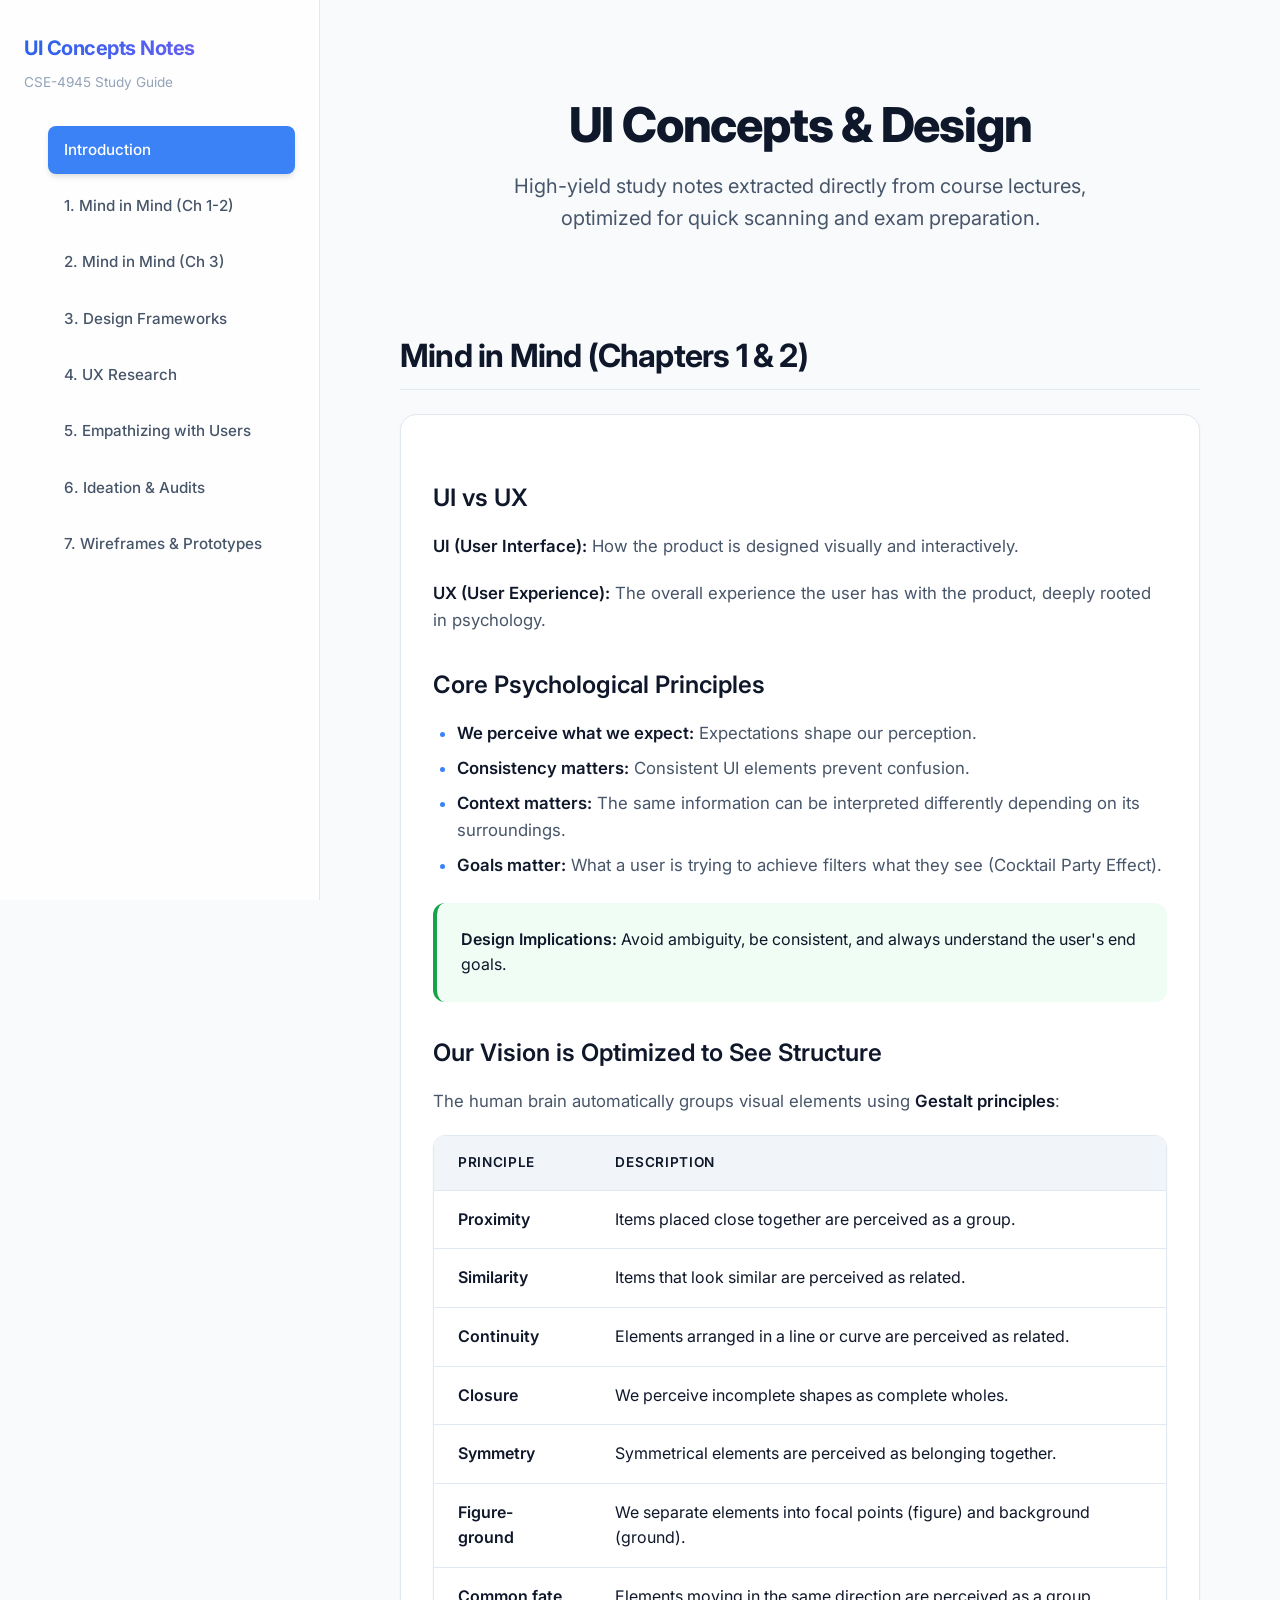
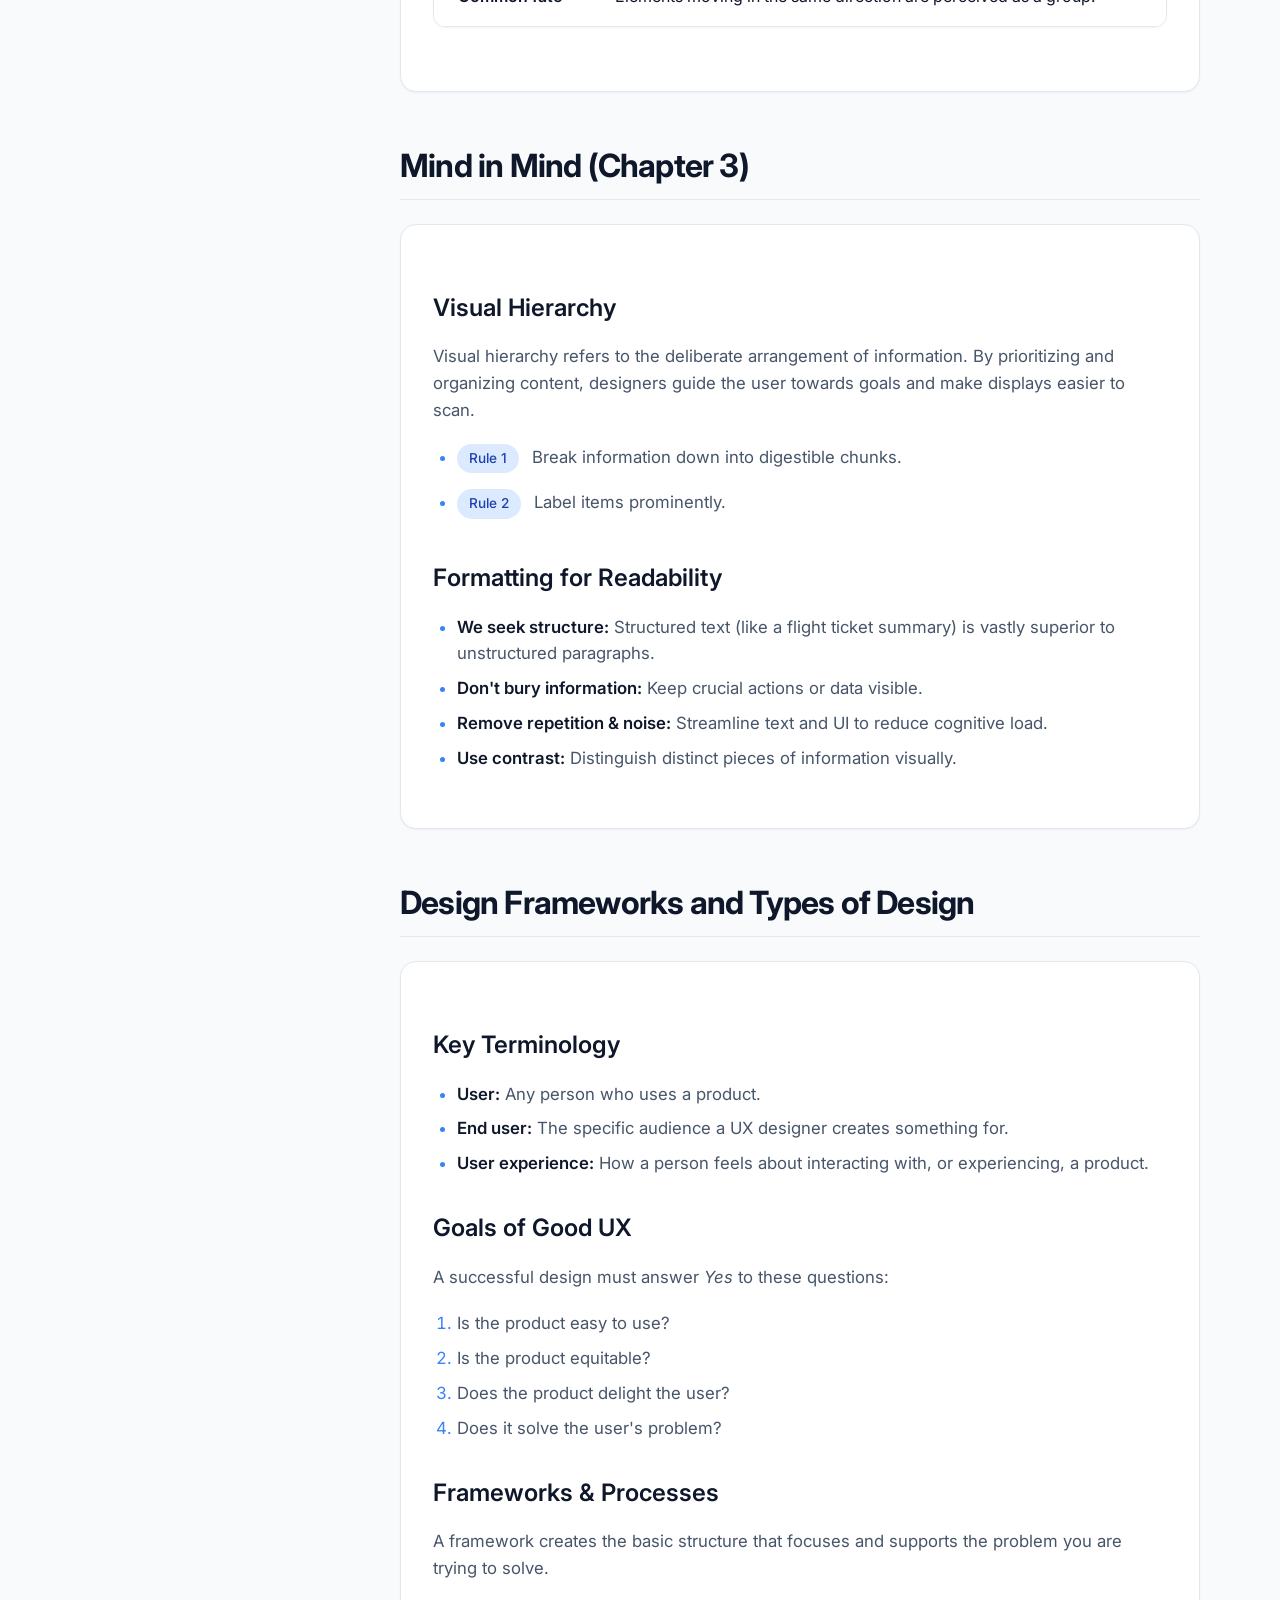
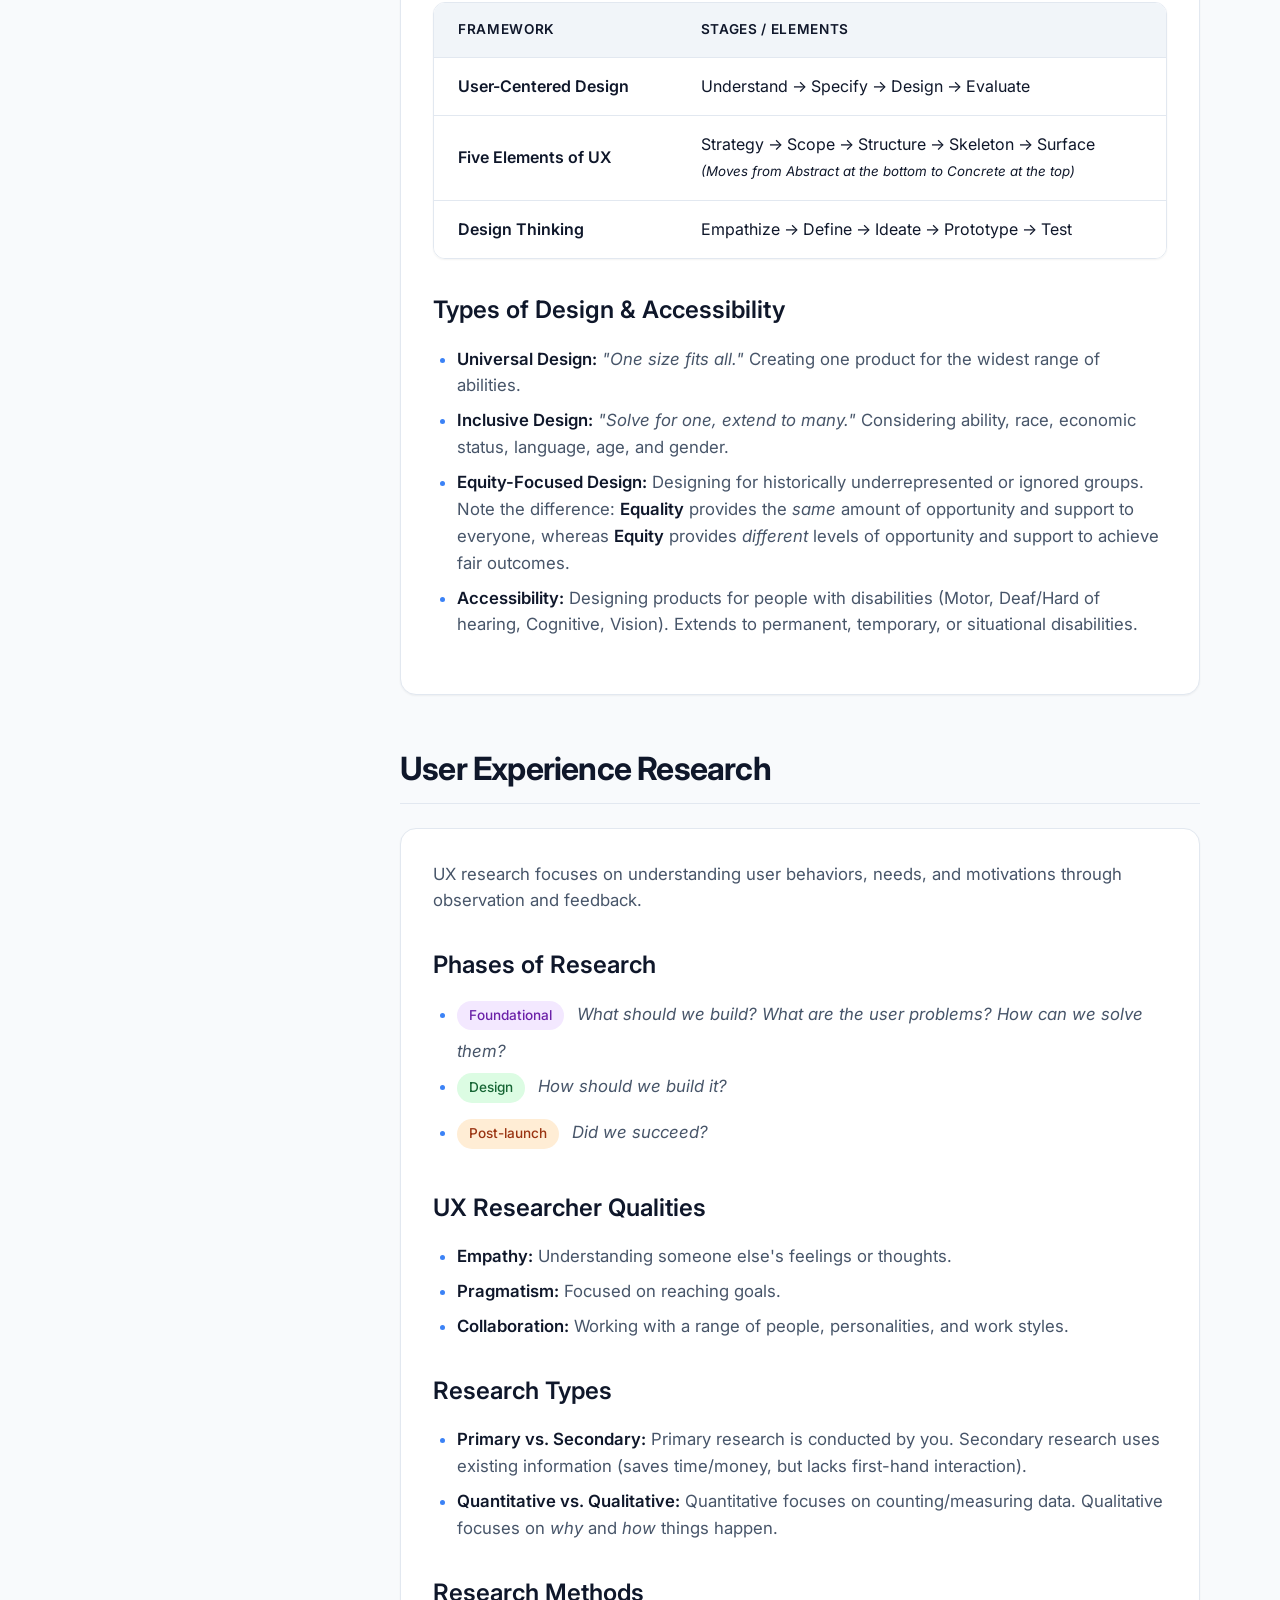
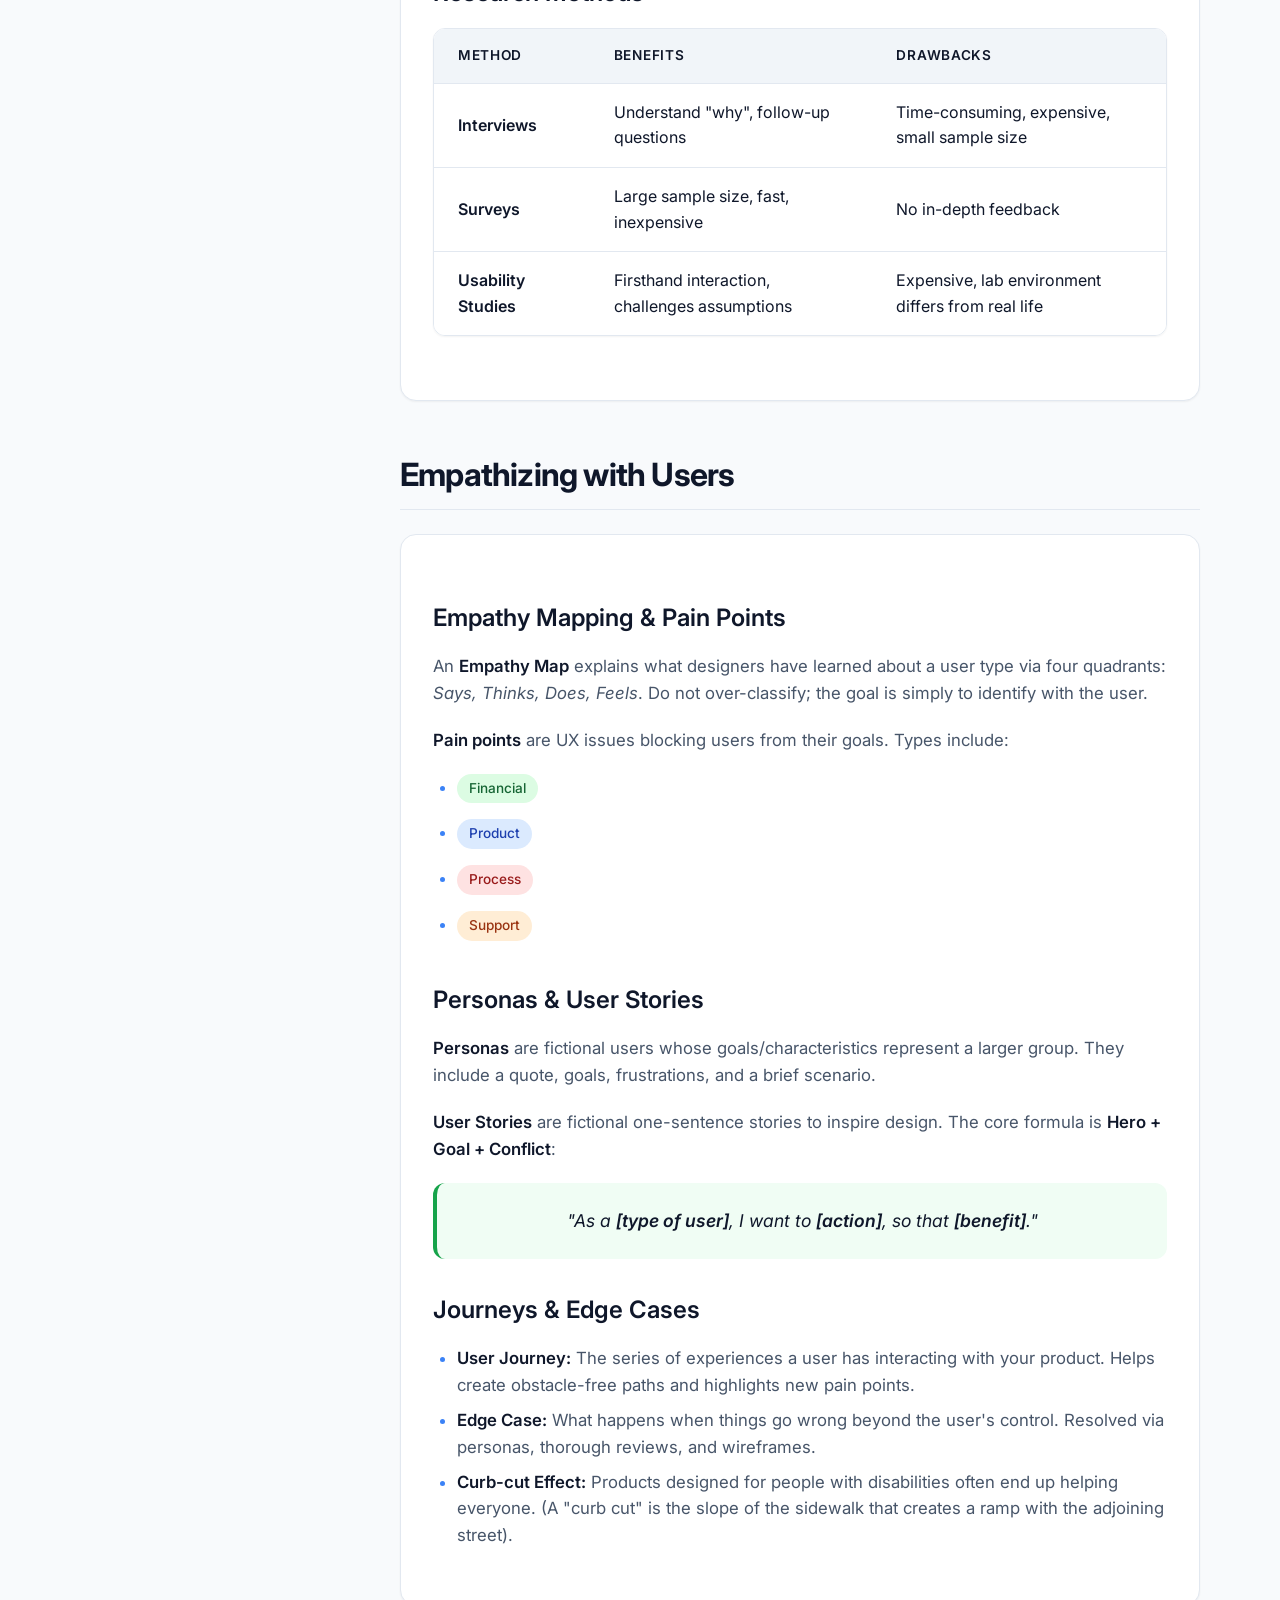
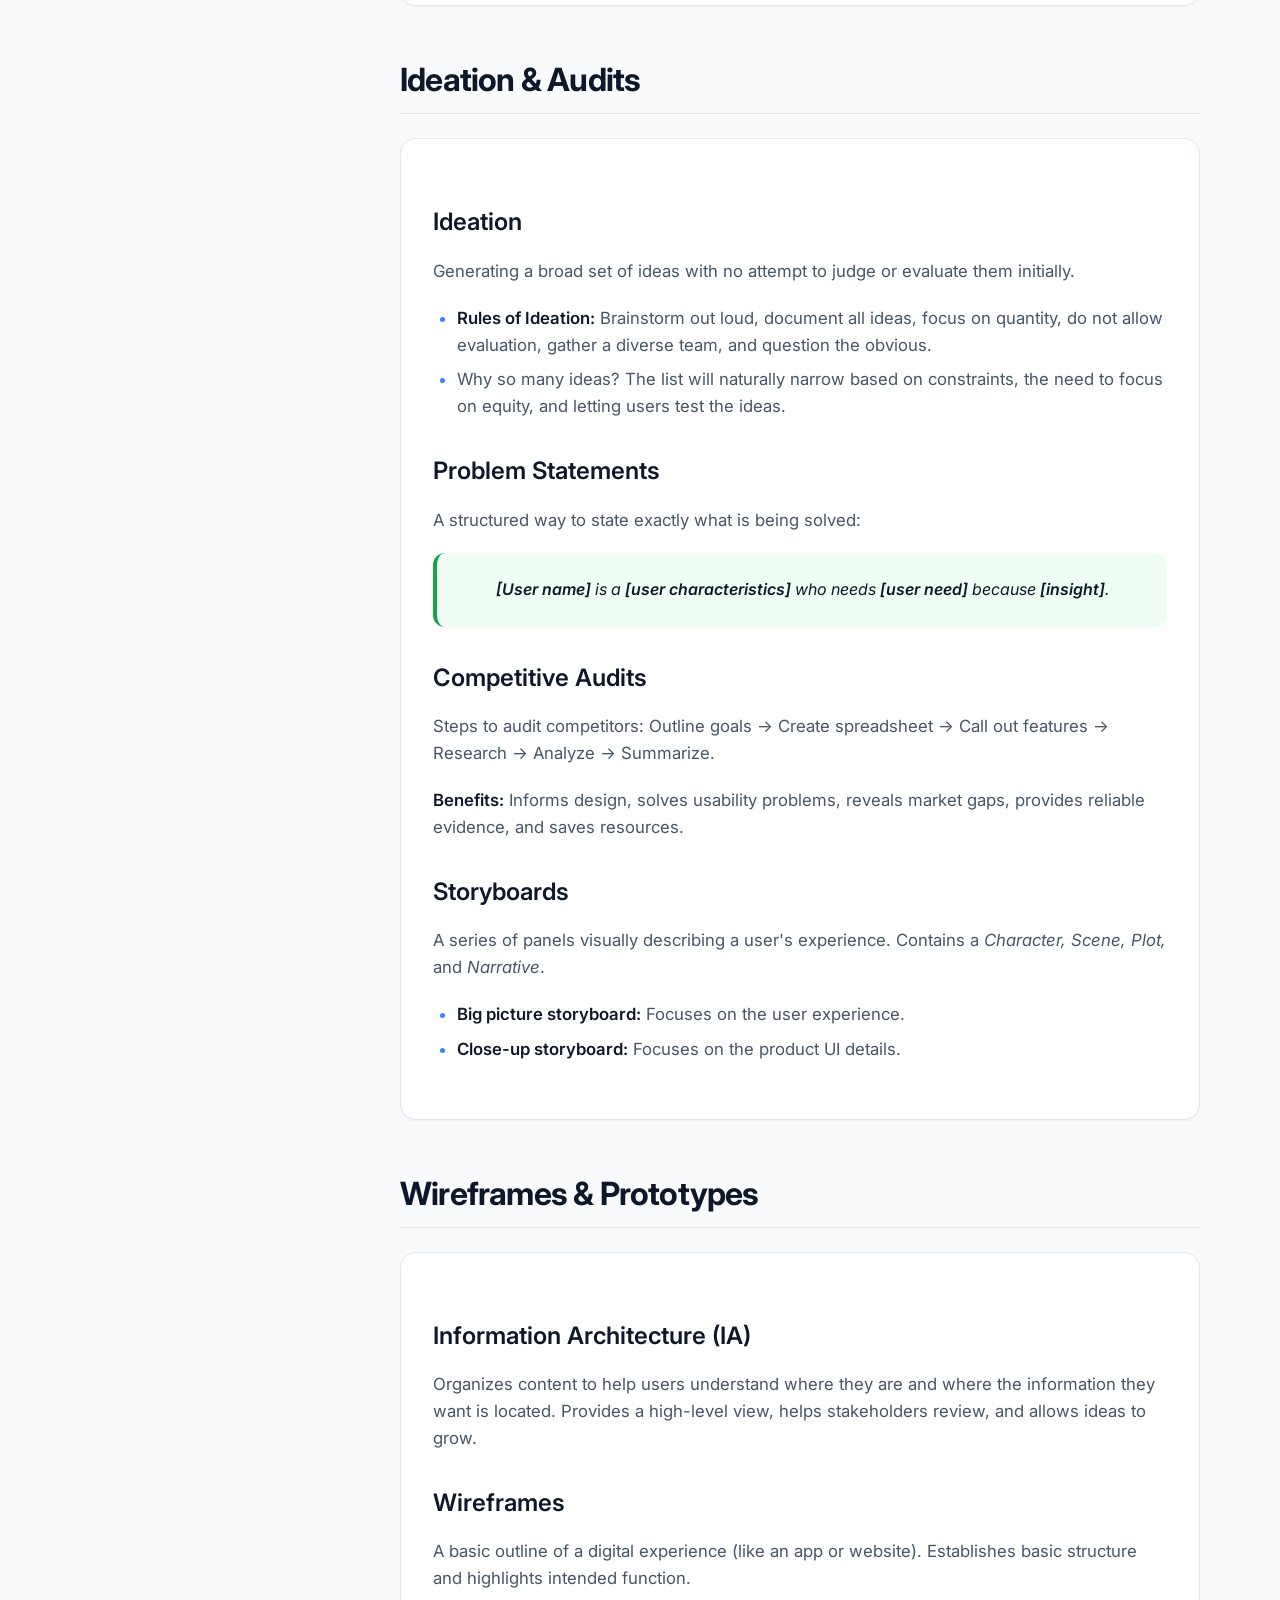
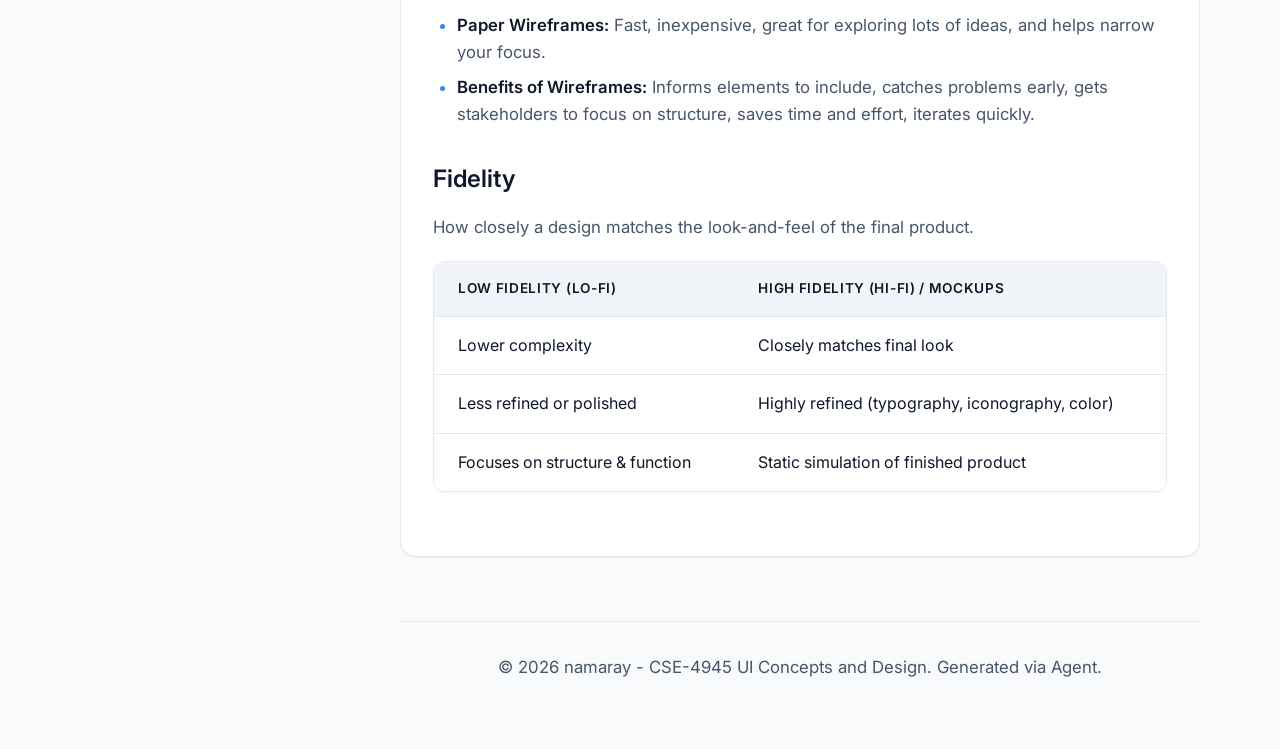
==== commit 4eade8ef: "docs: add missing study notes and definitions" ====
--- a/index.html
+++ b/index.html
@@ -160,7 +160,7 @@
                                 </tr>
                                 <tr>
                                     <td><strong>Five Elements of UX</strong></td>
-                                    <td>Strategy &rarr; Scope &rarr; Structure &rarr; Skeleton &rarr; Surface</td>
+                                    <td>Strategy &rarr; Scope &rarr; Structure &rarr; Skeleton &rarr; Surface<br><small><em>(Moves from Abstract at the bottom to Concrete at the top)</em></small></td>
                                 </tr>
                                 <tr>
                                     <td><strong>Design Thinking</strong></td>
@@ -174,7 +174,7 @@
                     <ul>
                         <li><strong>Universal Design:</strong> <em>"One size fits all."</em> Creating one product for the widest range of abilities.</li>
                         <li><strong>Inclusive Design:</strong> <em>"Solve for one, extend to many."</em> Considering ability, race, economic status, language, age, and gender.</li>
-                        <li><strong>Equity-Focused Design:</strong> Designing for historically underrepresented or ignored groups to achieve fair outcomes.</li>
+                        <li><strong>Equity-Focused Design:</strong> Designing for historically underrepresented or ignored groups. Note the difference: <strong>Equality</strong> provides the <em>same</em> amount of opportunity and support to everyone, whereas <strong>Equity</strong> provides <em>different</em> levels of opportunity and support to achieve fair outcomes.</li>
                         <li><strong>Accessibility:</strong> Designing products for people with disabilities (Motor, Deaf/Hard of hearing, Cognitive, Vision). Extends to permanent, temporary, or situational disabilities.</li>
                     </ul>
                 </div>
@@ -185,9 +185,16 @@
 
                     <h3>Phases of Research</h3>
                     <ul>
-                        <li><span class="badge purple">Foundational</span> <em>What should we build?</em> (Identifies user problems and solutions)</li>
-                        <li><span class="badge green">Design</span> <em>How should we build it?</em> (Informs the creation phase)</li>
-                        <li><span class="badge orange">Post-launch</span> <em>Did we succeed?</em> (Evaluates the final product)</li>
+                        <li><span class="badge purple">Foundational</span> <em>What should we build? What are the user problems? How can we solve them?</em></li>
+                        <li><span class="badge green">Design</span> <em>How should we build it?</em></li>
+                        <li><span class="badge orange">Post-launch</span> <em>Did we succeed?</em></li>
+                    </ul>
+
+                    <h3>UX Researcher Qualities</h3>
+                    <ul>
+                        <li><strong>Empathy:</strong> Understanding someone else's feelings or thoughts.</li>
+                        <li><strong>Pragmatism:</strong> Focused on reaching goals.</li>
+                        <li><strong>Collaboration:</strong> Working with a range of people, personalities, and work styles.</li>
                     </ul>
 
                     <h3>Research Types</h3>
@@ -240,8 +247,8 @@
                     </ul>
 
                     <h3>Personas & User Stories</h3>
-                    <p><strong>Personas</strong> are fictional users whose goals/characteristics represent a larger group. They include quotes, goals, frustrations, and a brief scenario.</p>
-                    <p><strong>User Stories</strong> are fictional one-sentence stories to inspire design:</p>
+                    <p><strong>Personas</strong> are fictional users whose goals/characteristics represent a larger group. They include a quote, goals, frustrations, and a brief scenario.</p>
+                    <p><strong>User Stories</strong> are fictional one-sentence stories to inspire design. The core formula is <strong>Hero + Goal + Conflict</strong>:</p>
                     <div class="callout" style="text-align: center; font-size: 1.1rem;">
                         <em>"As a <strong>[type of user]</strong>, I want to <strong>[action]</strong>, so that <strong>[benefit]</strong>."</em>
                     </div>
@@ -250,7 +257,7 @@
                     <ul>
                         <li><strong>User Journey:</strong> The series of experiences a user has interacting with your product. Helps create obstacle-free paths and highlights new pain points.</li>
                         <li><strong>Edge Case:</strong> What happens when things go wrong beyond the user's control. Resolved via personas, thorough reviews, and wireframes.</li>
-                        <li><strong>Curb-cut Effect:</strong> Products designed for people with disabilities often end up helping everyone.</li>
+                        <li><strong>Curb-cut Effect:</strong> Products designed for people with disabilities often end up helping everyone. (A "curb cut" is the slope of the sidewalk that creates a ramp with the adjoining street).</li>
                     </ul>
                 </div>
 
@@ -259,8 +266,8 @@
                     <h3>Ideation</h3>
                     <p>Generating a broad set of ideas with no attempt to judge or evaluate them initially.</p>
                     <ul>
-                        <li>Brainstorm out loud, document all ideas, focus on quantity.</li>
-                        <li>Why so many ideas? The list will naturally narrow based on constraints, equity focus, and user testing.</li>
+                        <li><strong>Rules of Ideation:</strong> Brainstorm out loud, document all ideas, focus on quantity, do not allow evaluation, gather a diverse team, and question the obvious.</li>
+                        <li>Why so many ideas? The list will naturally narrow based on constraints, the need to focus on equity, and letting users test the ideas.</li>
                     </ul>
 
                     <h3>Problem Statements</h3>
@@ -289,8 +296,8 @@
                     <h3>Wireframes</h3>
                     <p>A basic outline of a digital experience (like an app or website). Establishes basic structure and highlights intended function.</p>
                     <ul>
-                        <li><strong>Paper Wireframes:</strong> Fast, inexpensive, great for exploring lots of ideas and narrowing focus.</li>
-                        <li><strong>Benefits:</strong> Informs elements, catches problems early, focuses stakeholders on structure, saves time, iterates quickly.</li>
+                        <li><strong>Paper Wireframes:</strong> Fast, inexpensive, great for exploring lots of ideas, and helps narrow your focus.</li>
+                        <li><strong>Benefits of Wireframes:</strong> Informs elements to include, catches problems early, gets stakeholders to focus on structure, saves time and effort, iterates quickly.</li>
                     </ul>
 
                     <h3>Fidelity</h3>
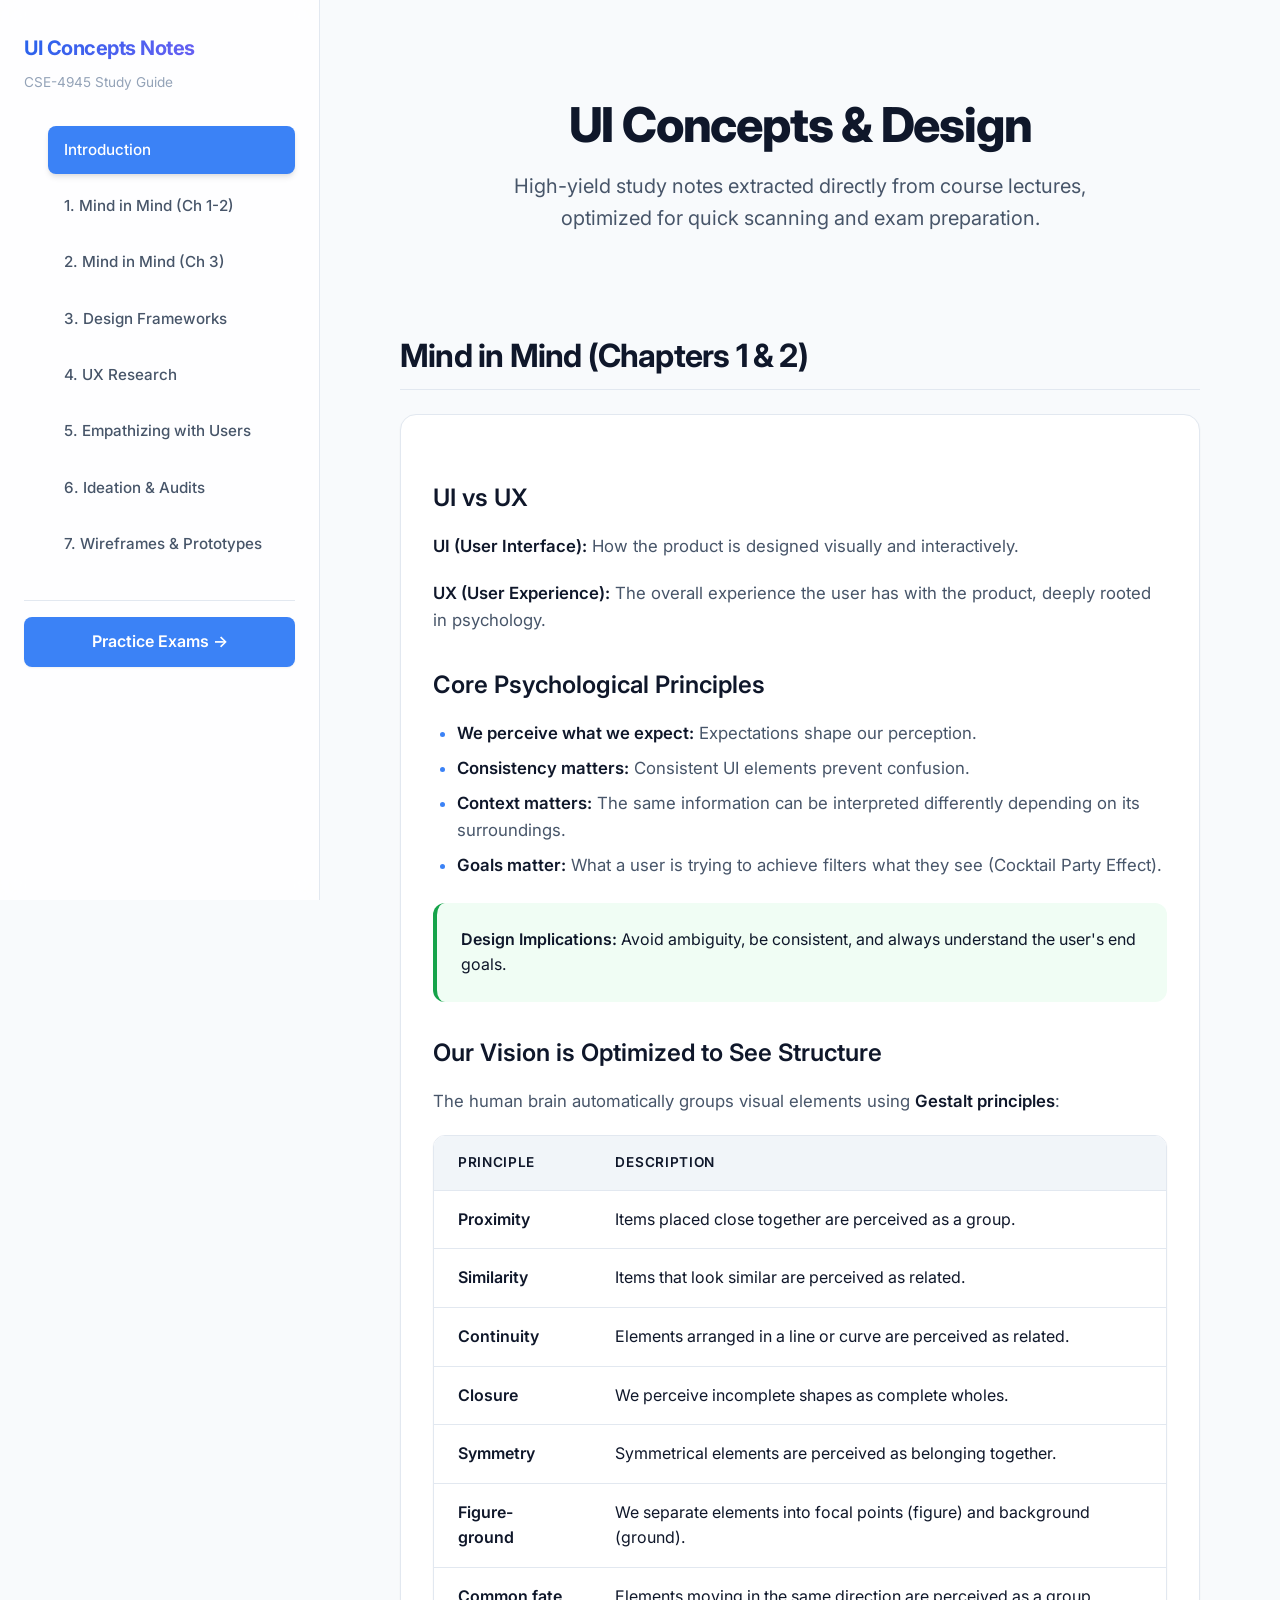
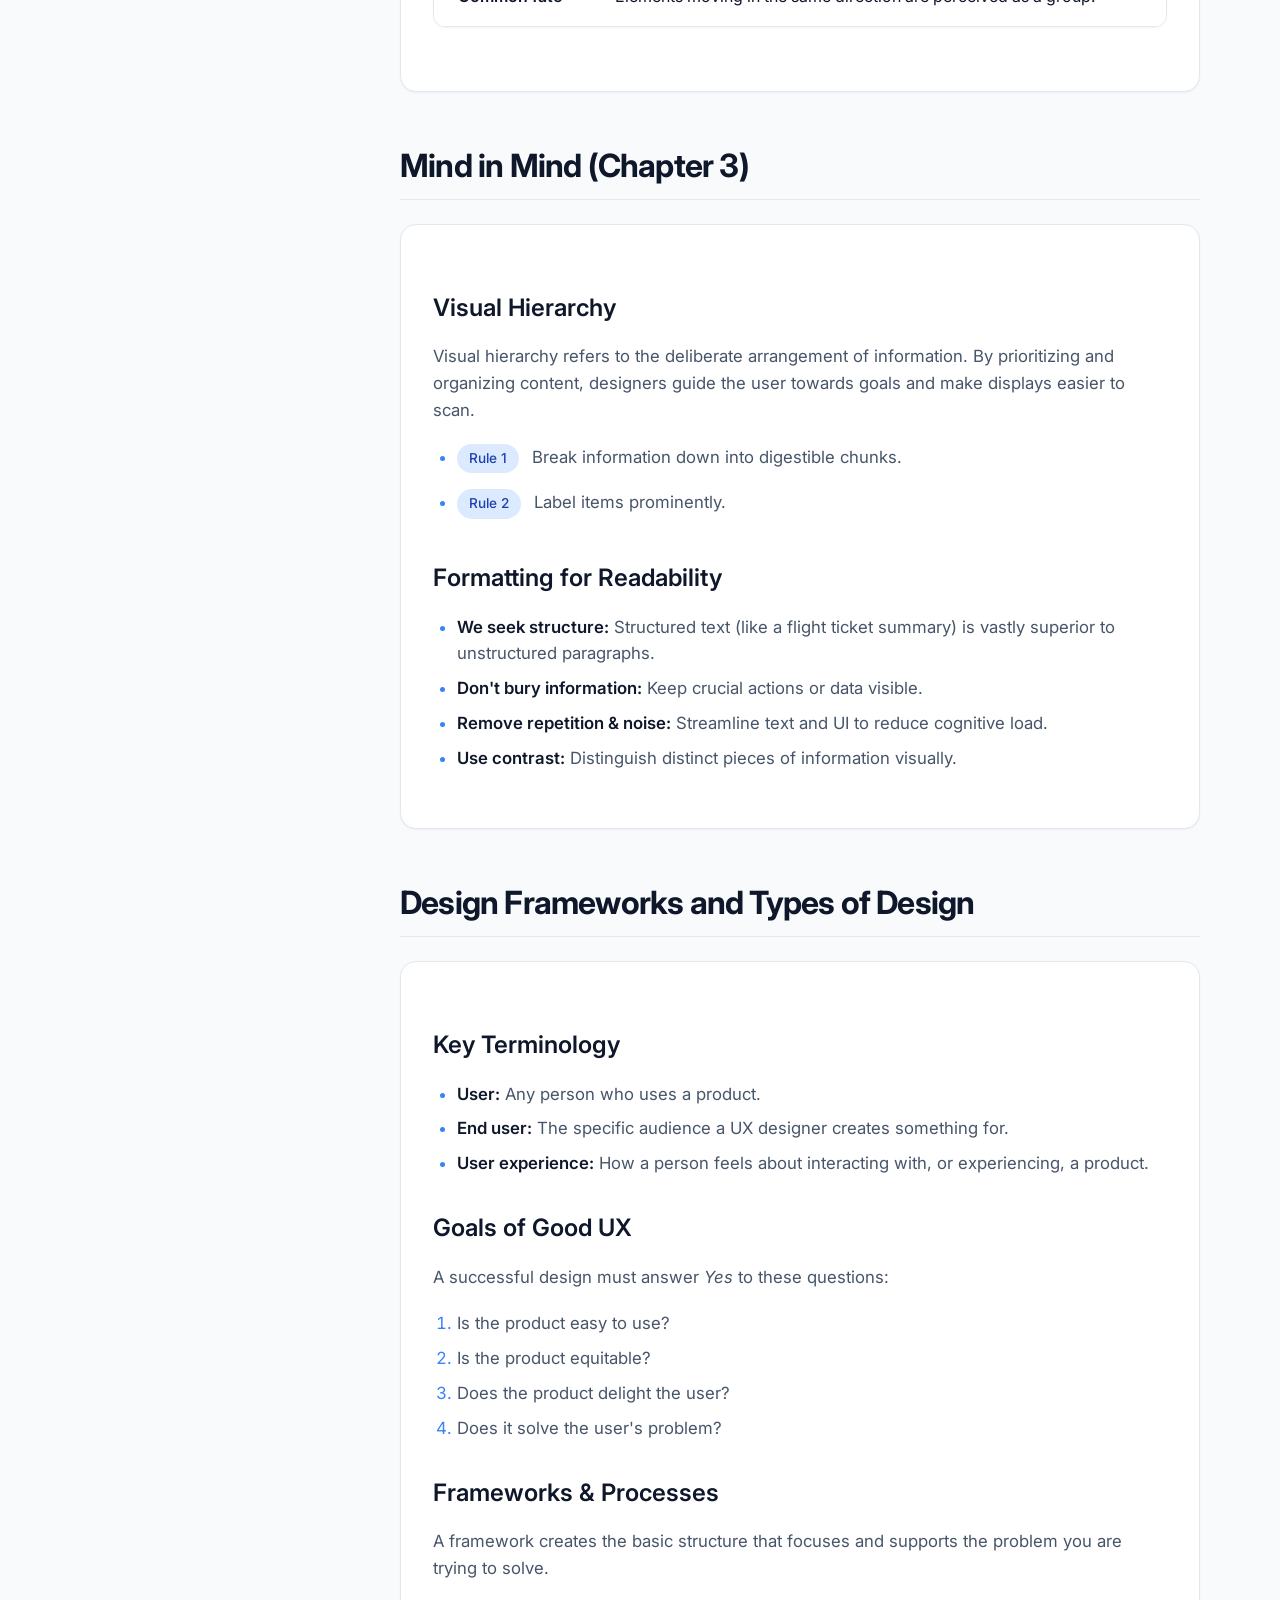
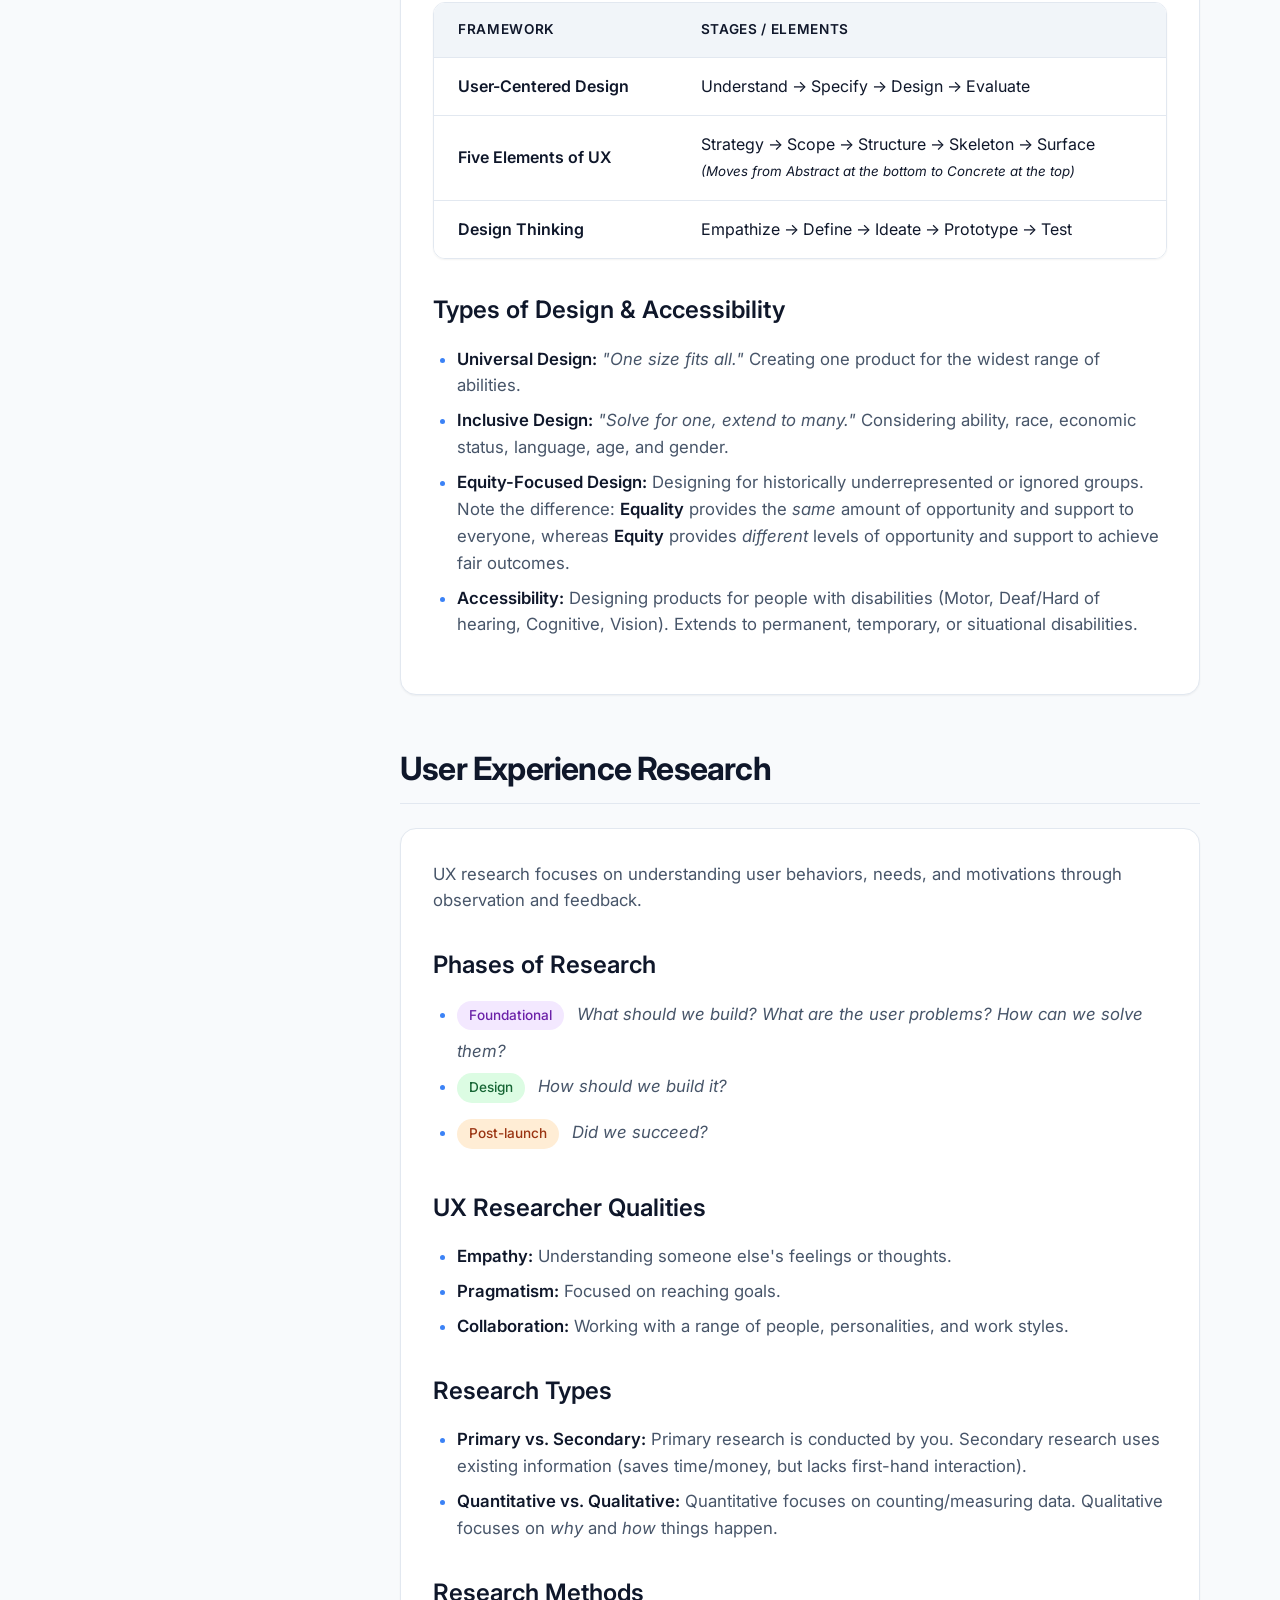
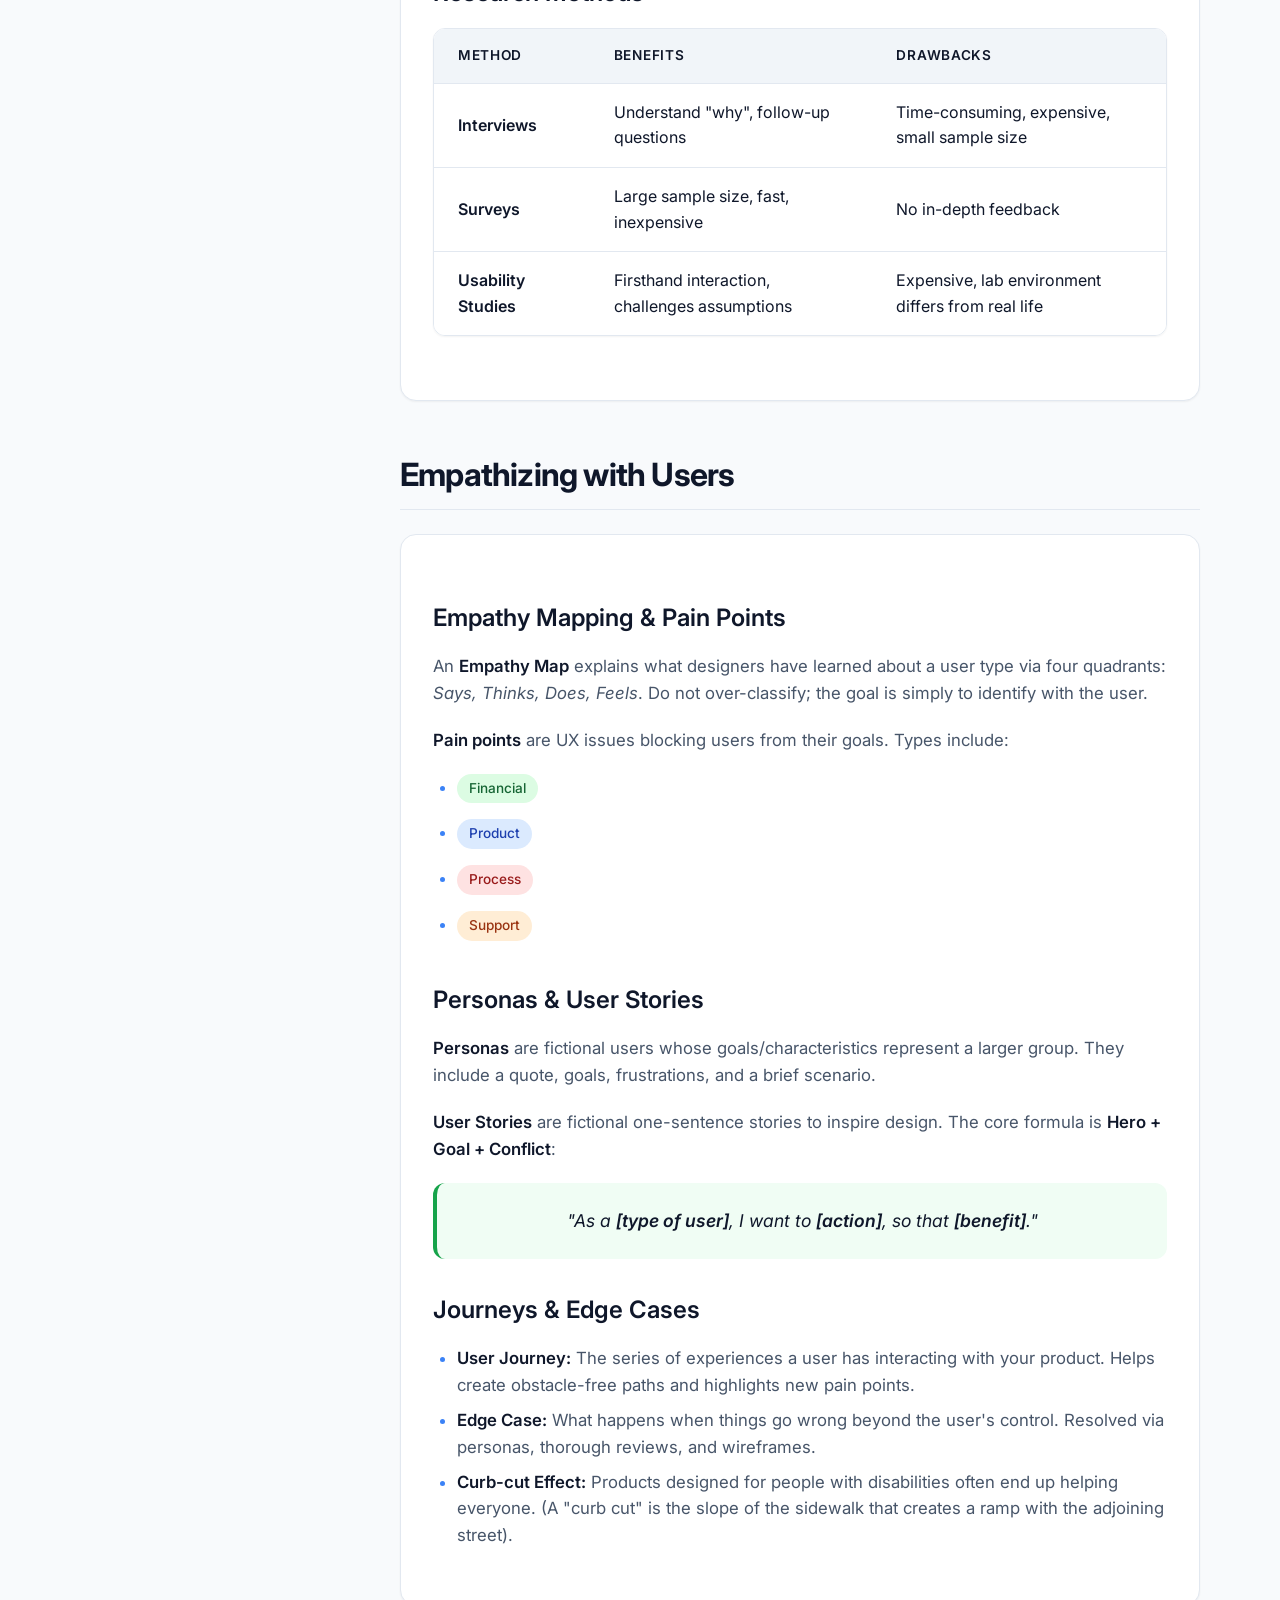
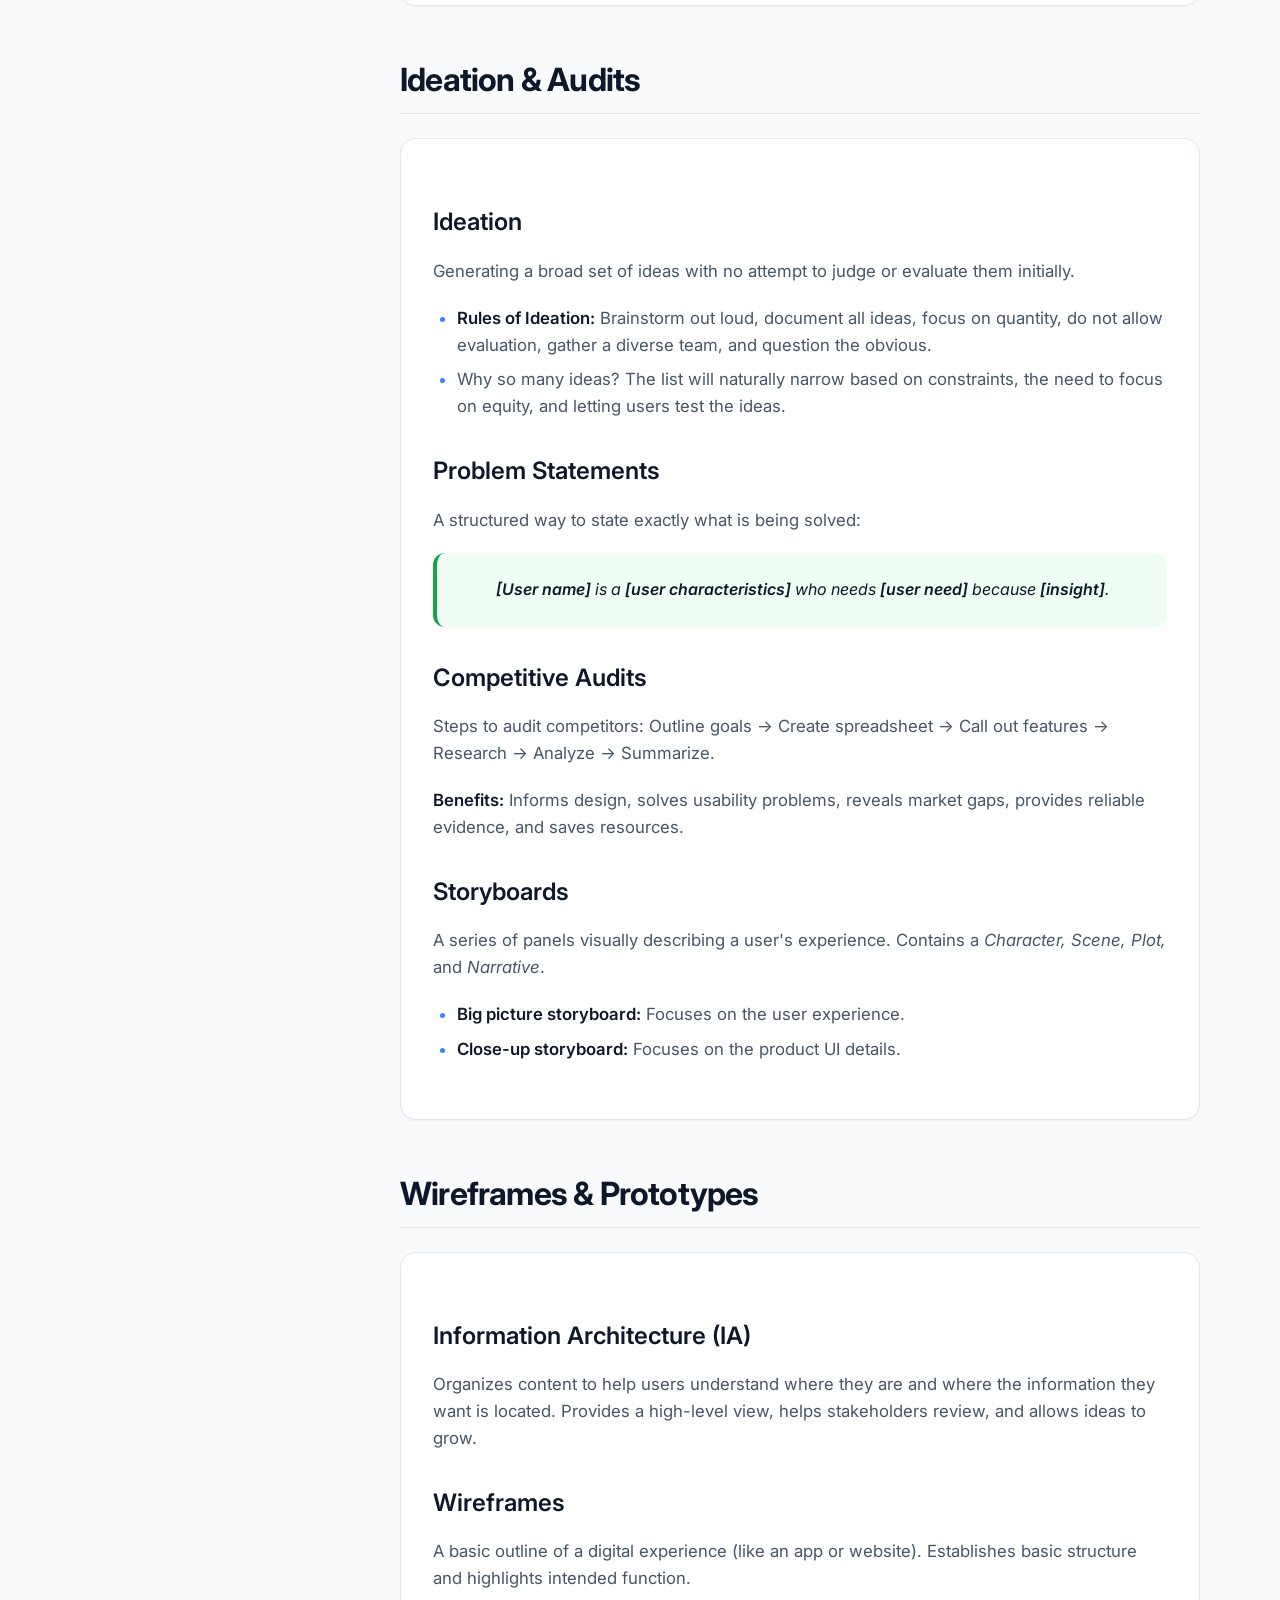
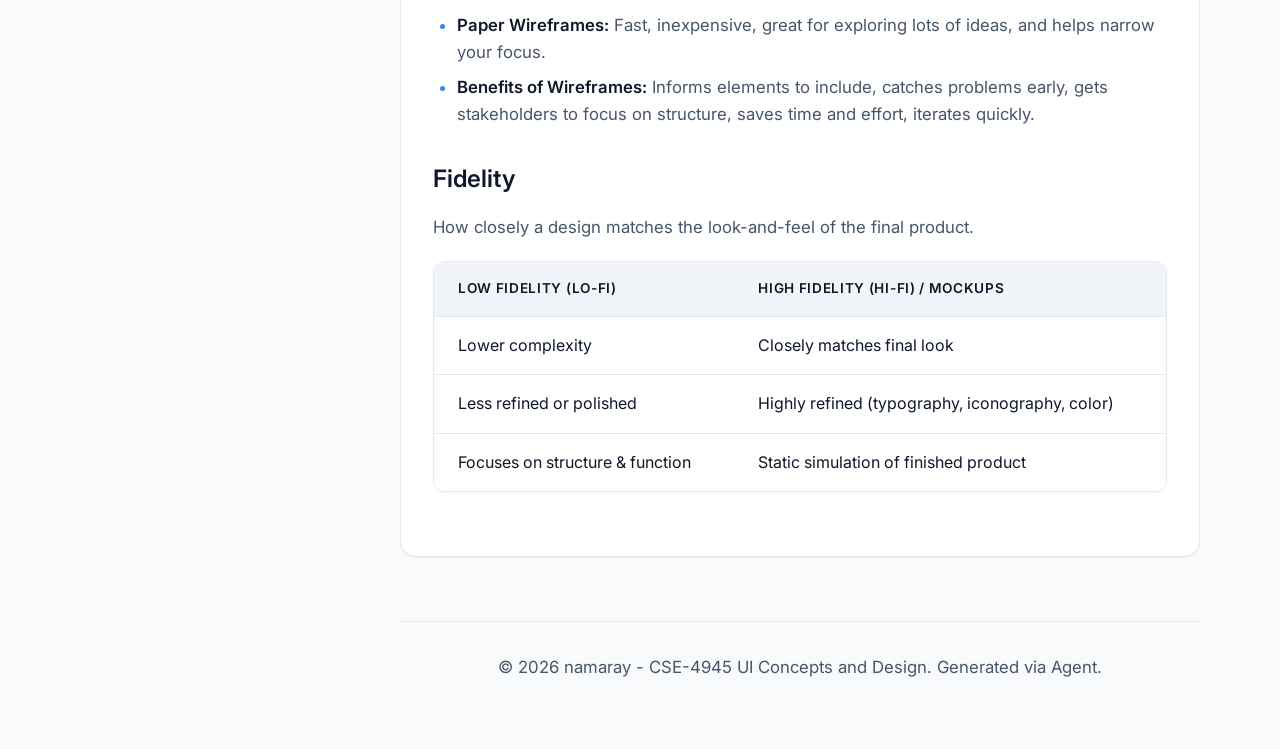
==== commit bfbbbc60: "feat: add solutions to past exam questions" ====
--- a/index.html
+++ b/index.html
@@ -34,6 +34,9 @@
                     <li class="nav-item"><a href="#ch7" class="nav-link">7. Wireframes & Prototypes</a></li>
                 </ul>
             </nav>
+            <div style="margin-top: 2rem; padding-top: 1rem; border-top: 1px solid var(--border-color);">
+                <a href="exam_answers.html" style="display: block; padding: 0.75rem 1rem; background-color: var(--accent-primary); color: white; text-align: center; border-radius: 0.5rem; text-decoration: none; font-weight: 600; box-shadow: var(--shadow-sm); transition: transform 0.2s ease;">Practice Exams &rarr;</a>
+            </div>
         </aside>
 
         <main class="main-content">
